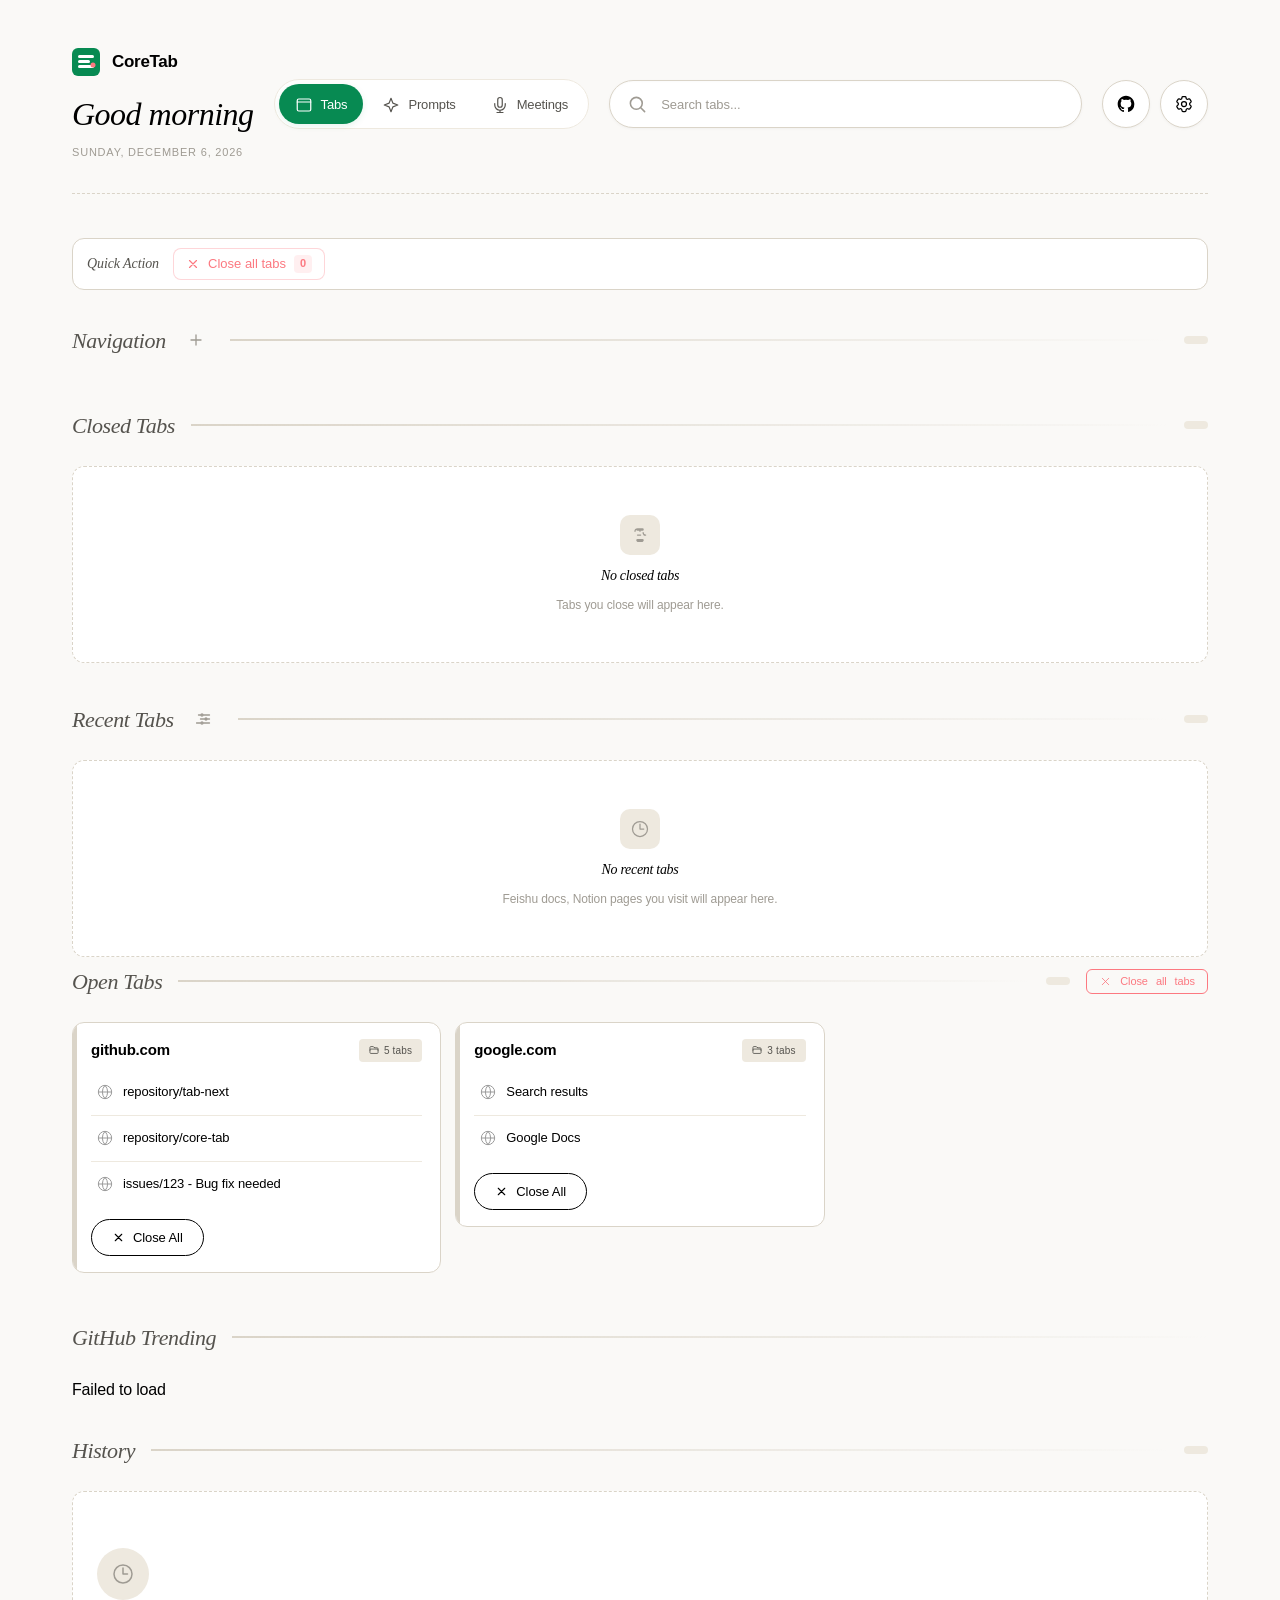
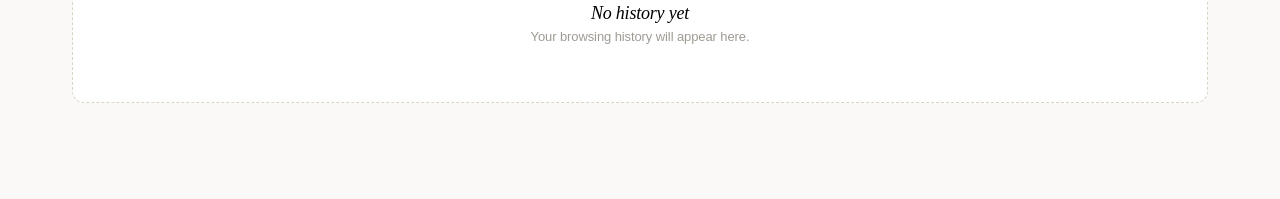
==== CoreTab/index.html @ b390f8db "feat(workspaces): add navigation without resetting tab management" ====
<!DOCTYPE html>
<html lang="en">
<head>
  <meta charset="UTF-8">
  <meta name="viewport" content="width=device-width, initial-scale=1.0">
  <title>CoreTab</title>

  <link rel="stylesheet" href="style.css">
  <link rel="stylesheet" href="styles/workspaces.css">
</head>
<body>
<div class="container">

  <!-- ================================================================
       HEADER — CoreTab logo, greeting, search and settings
       ================================================================ -->
  <header class="workspace-header">
    <div class="header-left">
      <div class="logo">
        <svg width="28" height="28" viewBox="0 0 28 28" fill="none" xmlns="http://www.w3.org/2000/svg">
          <rect width="28" height="28" rx="6" fill="#078a52"/>
          <g fill="#fff">
            <rect x="6" y="7" width="16" height="3" rx="1.5"/>
            <rect x="6" y="12" width="12" height="3" rx="1.5"/>
            <rect x="6" y="17" width="16" height="3" rx="1.5"/>
          </g>
          <circle cx="21" cy="17" r="2.5" fill="#fc7981"/>
        </svg>
        <span class="logo-text">CoreTab</span>
      </div>
      <h1 id="greeting">Good morning</h1>
      <div class="date" id="dateDisplay"></div>
    </div>
    <nav class="workspace-nav" aria-label="工作台导航">
      <a href="#tabs" data-workspace-link="tabs" aria-current="page"><span data-ws-icon="tabs"></span>Tabs</a>
      <a href="#prompts" data-workspace-link="prompts"><span data-ws-icon="spark"></span>Prompts</a>
      <a href="#meetings" data-workspace-link="meetings"><span data-ws-icon="mic"></span>Meetings</a>
    </nav>
    <div class="header-search" id="tabsHeaderSearch">
      <div class="search-box">
        <svg class="search-icon" xmlns="http://www.w3.org/2000/svg" fill="none" viewBox="0 0 24 24" stroke-width="2" stroke="currentColor">
          <path stroke-linecap="round" stroke-linejoin="round" d="M21 21l-5.197-5.197m0 0A7.5 7.5 0 1 0 5.196 5.196a7.5 7.5 0 0 0 10.607 10.607Z" />
        </svg>
        <input type="text" id="searchInput" placeholder="Search tabs..." autocomplete="off">
        <button class="search-clear" id="searchClear" style="display:none">
          <svg xmlns="http://www.w3.org/2000/svg" fill="none" viewBox="0 0 24 24" stroke-width="2" stroke="currentColor">
            <path stroke-linecap="round" stroke-linejoin="round" d="M6 18 18 6M6 6l12 12" />
          </svg>
        </button>
      </div>
      <div class="search-results" id="searchResults" style="display:none"></div>
    </div>
    <div class="header-search" id="newWorkspaceSearch" hidden>
      <div class="search-box">
        <span data-ws-icon="search"></span>
        <input type="search" id="workspaceSearch" placeholder="搜索工作台…" aria-label="搜索当前工作台" autocomplete="off">
      </div>
    </div>
    <div class="header-actions">
      <button class="settings-btn github-link-btn" id="githubRepoBtn" aria-label="Open GitHub repository" title="GitHub repository" data-action="open-github" data-url="https://github.com/xiaopengs/coretab">
        <svg viewBox="0 0 24 24" fill="currentColor" aria-hidden="true">
          <path d="M12 2C6.477 2 2 6.484 2 12.021c0 4.428 2.865 8.184 6.839 9.509.5.092.682-.217.682-.483 0-.237-.008-.866-.013-1.7-2.782.605-3.369-1.344-3.369-1.344-.455-1.158-1.11-1.466-1.11-1.466-.908-.621.069-.608.069-.608 1.004.071 1.532 1.032 1.532 1.032.892 1.53 2.341 1.088 2.91.832.091-.647.35-1.088.636-1.338-2.221-.253-4.555-1.113-4.555-4.951 0-1.094.39-1.987 1.029-2.687-.103-.253-.446-1.272.098-2.65 0 0 .84-.27 2.75 1.026A9.564 9.564 0 0 1 12 6.896a9.55 9.55 0 0 1 2.504.337c1.909-1.296 2.747-1.027 2.747-1.027.546 1.379.203 2.398.1 2.651.64.7 1.028 1.593 1.028 2.687 0 3.848-2.337 4.695-4.566 4.944.359.31.678.923.678 1.86 0 1.343-.012 2.426-.012 2.756 0 .268.18.58.688.482A10.025 10.025 0 0 0 22 12.021C22 6.484 17.523 2 12 2Z"/>
        </svg>
      </button>
      <button class="settings-btn" id="settingsBtn" aria-label="Settings" data-action="edit-recent-filter">
        <svg xmlns="http://www.w3.org/2000/svg" fill="none" viewBox="0 0 24 24" stroke-width="1.5" stroke="currentColor">
          <path stroke-linecap="round" stroke-linejoin="round" d="M9.594 3.94c.09-.542.56-.94 1.11-.94h2.593c.55 0 1.02.398 1.11.94l.213 1.281c.063.374.313.686.645.87.074.04.147.083.22.127.325.196.72.257 1.075.124l1.217-.456a1.125 1.125 0 0 1 1.37.49l1.296 2.247a1.125 1.125 0 0 1-.26 1.431l-1.003.827c-.293.241-.438.613-.43.992a7.723 7.723 0 0 1 0 .255c-.008.378.137.75.43.991l1.004.827c.424.35.534.955.26 1.43l-1.298 2.247a1.125 1.125 0 0 1-1.369.491l-1.217-.456c-.355-.133-.75-.072-1.076.124a6.47 6.47 0 0 1-.22.128c-.331.183-.581.495-.644.869l-.213 1.281c-.09.543-.56.94-1.11.94h-2.594c-.55 0-1.019-.398-1.11-.94l-.213-1.281c-.062-.374-.312-.686-.644-.87a6.52 6.52 0 0 1-.22-.127c-.325-.196-.72-.257-1.076-.124l-1.217.456a1.125 1.125 0 0 1-1.369-.49l-1.297-2.247a1.125 1.125 0 0 1 .26-1.431l1.004-.827c.292-.24.437-.613.43-.991a6.932 6.932 0 0 1 0-.255c.007-.38-.138-.751-.43-.992l-1.004-.827a1.125 1.125 0 0 1-.26-1.43l1.297-2.247a1.125 1.125 0 0 1 1.37-.491l1.216.456c.356.133.751.072 1.076-.124.072-.044.146-.086.22-.128.332-.183.582-.495.644-.869l.214-1.28Z" />
          <path stroke-linecap="round" stroke-linejoin="round" d="M15 12a3 3 0 1 1-6 0 3 3 0 0 1 6 0Z" />
        </svg>
      </button>
    </div>
  </header>

  <main id="tabsWorkspace" data-workspace-panel="tabs" aria-label="Tabs 工作台">
  <!-- ================================================================
       QUICK ACTION — Flat, single-line action strip. Close All is the
       first action. Add more actions by appending buttons to
       .quick-action-items. Sits above Navigation for top-of-fold access.
       ================================================================ -->
  <section class="quick-action-bar quick-action-bar-top" aria-label="Quick actions">
    <div class="quick-action-label">
      <span class="qa-label-text">Quick Action</span>
    </div>
    <div class="quick-action-items">
      <button class="quick-action-btn qa-btn-destructive" data-action="close-all-open-tabs">
        <span class="qa-icon" aria-hidden="true">
          <svg xmlns="http://www.w3.org/2000/svg" fill="none" viewBox="0 0 24 24" stroke-width="2" stroke="currentColor">
            <path stroke-linecap="round" stroke-linejoin="round" d="M6 18 18 6M6 6l12 12"/>
          </svg>
        </span>
        <span class="qa-btn-text">Close all tabs</span>
        <span class="qa-btn-count" id="qaCloseAllCount">0</span>
      </button>
    </div>
  </section>

  <!-- ================================================================
       QUICK NAVIGATION — Frequently used websites, editable compact cards
       ================================================================ -->
  <div class="quick-nav-section" id="quickNavSection">
    <div class="section-header compact-header">
      <h2>Navigation</h2>
      <button class="section-edit-btn" data-action="add-quick-nav" title="Add website">
        <svg xmlns="http://www.w3.org/2000/svg" fill="none" viewBox="0 0 24 24" stroke-width="2" stroke="currentColor" width="16" height="16">
          <path stroke-linecap="round" stroke-linejoin="round" d="M12 4.5v15m7.5-7.5h-15" />
        </svg>
      </button>
      <div class="section-line"></div>
      <div class="section-count" id="quickNavCount"></div>
    </div>
    <div class="quick-nav-grid" id="quickNavGrid"></div>
  </div>

  <!-- ================================================================
       CLOSED TABS — Recently closed tabs grouped by date and site
       Placed above Recent Tabs so freshly-closed items stay in view.
       ================================================================ -->
  <div class="closed-section" id="closedSection">
    <div class="section-header">
      <h2>Closed Tabs</h2>
      <div class="section-line"></div>
      <div class="section-count" id="closedSectionCount"></div>
    </div>
    <div id="closedTabsContainer"></div>
    <div class="closed-empty" id="closedEmpty" style="display:none">
      <div class="empty-icon">
        <svg xmlns="http://www.w3.org/2000/svg" fill="none" viewBox="0 0 24 24" stroke-width="1.5" stroke="currentColor">
          <path stroke-linecap="round" stroke-linejoin="round" d="M9 12h3.75m6 0a3 3 0 0 1-3-3m3 3h.008v.008H17v-.008ZM9 19.5h6m-6-2h6a.75.75 0 0 1 0 1.5H9a.75.75 0 0 1 0-1.5ZM9 4.5h6m-6 0a3 3 0 0 1 3 3m-3-3a3 3 0 0 0-3 3m3-3H9a.75.75 0 0 0 0 1.5h6a.75.75 0 0 0 0-1.5H9Z" />
        </svg>
      </div>
      <div class="empty-title">No closed tabs</div>
      <div class="empty-subtitle">Tabs you close will appear here.</div>
    </div>
  </div>

  <!-- ================================================================
       RECENT TABS — Recently visited important pages (feishu, notion, etc.)
       ================================================================ -->
  <div class="recent-section" id="recentSection">
    <div class="section-header">
      <h2>Recent Tabs</h2>
      <button class="section-edit-btn" id="recentFilterEditBtn" data-action="edit-recent-filter" title="Edit tracking rules">
        <svg xmlns="http://www.w3.org/2000/svg" fill="none" viewBox="0 0 24 24" stroke-width="2" stroke="currentColor" width="16" height="16">
          <path stroke-linecap="round" stroke-linejoin="round" d="M10.5 6h9.75M10.5 6a1.5 1.5 0 1 1-3 0 1.5 1.5 0 0 1 3 0ZM3.75 6H7.5m3 12h9.75m-9.75 0a1.5 1.5 0 0 1-3 0 1.5 1.5 0 0 1 3 0Zm-9.75 0H7.5m9-6h3.75m-3.75 0a1.5 1.5 0 0 1-3 0 1.5 1.5 0 0 1 3 0Zm-9.75 0h9.75" />
        </svg>
      </button>
      <div class="section-line"></div>
      <div class="section-count" id="recentSectionCount"></div>
    </div>
    <div id="recentTabsContainer"></div>
    <div class="recent-empty" id="recentEmpty" style="display:none">
      <div class="empty-icon">
        <svg xmlns="http://www.w3.org/2000/svg" fill="none" viewBox="0 0 24 24" stroke-width="1.5" stroke="currentColor">
          <path stroke-linecap="round" stroke-linejoin="round" d="M12 6v6h4.5m4.5 0a9 9 0 1 1-18 0 9 9 0 0 1 18 0Z" />
        </svg>
      </div>
      <div class="empty-title">No recent tabs</div>
      <div class="empty-subtitle">Feishu docs, Notion pages you visit will appear here.</div>
    </div>
  </div>

  <!-- ================================================================
       CURRENT TABS — Domain grouped cards (mission-card style)
       ================================================================ -->
  <div class="active-section" id="openTabsSection">
    <div class="section-header">
      <h2>Open Tabs</h2>
      <div class="section-line"></div>
      <div class="section-count" id="openTabsSectionCount"></div>
      <button class="action-btn close-all-inline" data-action="close-all-open-tabs">
        <svg xmlns="http://www.w3.org/2000/svg" fill="none" viewBox="0 0 24 24" stroke-width="1.5" stroke="currentColor">
          <path stroke-linecap="round" stroke-linejoin="round" d="M6 18 18 6M6 6l12 12" />
        </svg>
        Close <span id="closeTabsCount">all</span> tabs
      </button>
    </div>
    <div class="missions" id="openTabsMissions">
      <!-- Example: GitHub domain card -->
      <div class="mission-card has-active-bar">
        <div class="mission-top">
          <span class="mission-name">github.com</span>
          <span class="open-tabs-badge">
            <svg xmlns="http://www.w3.org/2000/svg" fill="none" viewBox="0 0 24 24" stroke-width="2" stroke="currentColor">
              <path stroke-linecap="round" stroke-linejoin="round" d="M2.25 12.75V12A2.25 2.25 0 0 1 4.5 9.75h15A2.25 2.25 0 0 1 21.75 12v.75m-8.69-6.44-2.12-2.12a1.5 1.5 0 0 0-1.061-.44H4.5A2.25 2.25 0 0 0 2.25 6v12a2.25 2.25 0 0 0 2.25 2.25h15A2.25 2.25 0 0 0 21.75 18V9a2.25 2.25 0 0 0-2.25-2.25h-5.379a1.5 1.5 0 0 1-1.06-.44Z" />
            </svg>
            5 tabs
          </span>
        </div>
        <div class="mission-pages">
          <div class="page-chip">
            <img class="chip-favicon" src="https://www.google.com/favicon.ico" alt="">
            <span class="chip-text">repository/tab-next</span>
            <div class="chip-actions">
              <button class="chip-action chip-close" aria-label="Close tab">
                <svg xmlns="http://www.w3.org/2000/svg" fill="none" viewBox="0 0 24 24" stroke-width="2" stroke="currentColor">
                  <path stroke-linecap="round" stroke-linejoin="round" d="M6 18 18 6M6 6l12 12" />
                </svg>
              </button>
            </div>
          </div>
          <div class="page-chip">
            <img class="chip-favicon" src="https://www.google.com/favicon.ico" alt="">
            <span class="chip-text">repository/core-tab</span>
            <div class="chip-actions">
              <button class="chip-action chip-close" aria-label="Close tab">
                <svg xmlns="http://www.w3.org/2000/svg" fill="none" viewBox="0 0 24 24" stroke-width="2" stroke="currentColor">
                  <path stroke-linecap="round" stroke-linejoin="round" d="M6 18 18 6M6 6l12 12" />
                </svg>
              </button>
            </div>
          </div>
          <div class="page-chip">
            <img class="chip-favicon" src="https://www.google.com/favicon.ico" alt="">
            <span class="chip-text">issues/123 - Bug fix needed</span>
            <div class="chip-actions">
              <button class="chip-action chip-close" aria-label="Close tab">
                <svg xmlns="http://www.w3.org/2000/svg" fill="none" viewBox="0 0 24 24" stroke-width="2" stroke="currentColor">
                  <path stroke-linecap="round" stroke-linejoin="round" d="M6 18 18 6M6 6l12 12" />
                </svg>
              </button>
            </div>
          </div>
        </div>
        <div class="actions">
          <button class="action-btn close-tabs" data-action="close-domain" data-domain="github.com">
            <svg xmlns="http://www.w3.org/2000/svg" fill="none" viewBox="0 0 24 24" stroke-width="2" stroke="currentColor">
              <path stroke-linecap="round" stroke-linejoin="round" d="M6 18 18 6M6 6l12 12" />
            </svg>
            Close All
          </button>
        </div>
      </div>

      <!-- Example: Google domain card -->
      <div class="mission-card has-active-bar">
        <div class="mission-top">
          <span class="mission-name">google.com</span>
          <span class="open-tabs-badge">
            <svg xmlns="http://www.w3.org/2000/svg" fill="none" viewBox="0 0 24 24" stroke-width="2" stroke="currentColor">
              <path stroke-linecap="round" stroke-linejoin="round" d="M2.25 12.75V12A2.25 2.25 0 0 1 4.5 9.75h15A2.25 2.25 0 0 1 21.75 12v.75m-8.69-6.44-2.12-2.12a1.5 1.5 0 0 0-1.061-.44H4.5A2.25 2.25 0 0 0 2.25 6v12a2.25 2.25 0 0 0 2.25 2.25h15A2.25 2.25 0 0 0 21.75 18V9a2.25 2.25 0 0 0-2.25-2.25h-5.379a1.5 1.5 0 0 1-1.06-.44Z" />
            </svg>
            3 tabs
          </span>
        </div>
        <div class="mission-pages">
          <div class="page-chip">
            <img class="chip-favicon" src="https://www.google.com/favicon.ico" alt="">
            <span class="chip-text">Search results</span>
            <div class="chip-actions">
              <button class="chip-action chip-close" aria-label="Close tab">
                <svg xmlns="http://www.w3.org/2000/svg" fill="none" viewBox="0 0 24 24" stroke-width="2" stroke="currentColor">
                  <path stroke-linecap="round" stroke-linejoin="round" d="M6 18 18 6M6 6l12 12" />
                </svg>
              </button>
            </div>
          </div>
          <div class="page-chip">
            <img class="chip-favicon" src="https://www.google.com/favicon.ico" alt="">
            <span class="chip-text">Google Docs</span>
            <div class="chip-actions">
              <button class="chip-action chip-close" aria-label="Close tab">
                <svg xmlns="http://www.w3.org/2000/svg" fill="none" viewBox="0 0 24 24" stroke-width="2" stroke="currentColor">
                  <path stroke-linecap="round" stroke-linejoin="round" d="M6 18 18 6M6 6l12 12" />
                </svg>
              </button>
            </div>
          </div>
        </div>
        <div class="actions">
          <button class="action-btn close-tabs" data-action="close-domain" data-domain="google.com">
            <svg xmlns="http://www.w3.org/2000/svg" fill="none" viewBox="0 0 24 24" stroke-width="2" stroke="currentColor">
              <path stroke-linecap="round" stroke-linejoin="round" d="M6 18 18 6M6 6l12 12" />
            </svg>
            Close All
          </button>
        </div>
      </div>
    </div>

    <!-- Empty state for open tabs -->
    <div class="missions-empty-state" id="openTabsEmpty" style="display:none">
      <div class="empty-checkmark">
        <svg xmlns="http://www.w3.org/2000/svg" fill="none" viewBox="0 0 24 24" stroke-width="2.5" stroke="currentColor">
          <path stroke-linecap="round" stroke-linejoin="round" d="m4.5 12.75 6 6 9-13.5" />
        </svg>
      </div>
      <div class="empty-title">All tabs closed</div>
      <div class="empty-subtitle">Enjoy the calm.</div>
    </div>
  </div>

  <!-- ================================================================
       GITHUB TRENDING — Hot projects from GitHub
       ================================================================ -->
  <div class="github-section" id="githubSection">
    <div class="section-header">
      <h2>GitHub Trending</h2>
      <div class="section-line"></div>
    </div>
    <div class="github-grid" id="githubGrid">
      <p>Loading...</p>
    </div>
  </div>

  <!-- ================================================================
       HISTORY — Browsing history grouped by website (mission-card style)
       ================================================================ -->
  <div class="history-section" id="historySection">
    <div class="section-header">
      <h2>History</h2>
      <div class="section-line"></div>
      <div class="section-count" id="historySectionCount"></div>
    </div>
    <div class="history-missions" id="historyList"></div>
    <div class="history-empty" id="historyEmpty" style="display:none">
      <div class="empty-icon">
        <svg xmlns="http://www.w3.org/2000/svg" fill="none" viewBox="0 0 24 24" stroke-width="1.5" stroke="currentColor">
          <path stroke-linecap="round" stroke-linejoin="round" d="M12 6v6h4.5m4.5 0a9 9 0 1 1-18 0 9 9 0 0 1 18 0Z" />
        </svg>
      </div>
      <div class="empty-title">No history yet</div>
      <div class="empty-subtitle">Your browsing history will appear here.</div>
    </div>
  </div>

  </main>

  <main id="promptsWorkspace" class="ws-page" data-workspace-panel="prompts" lang="zh-CN" aria-label="Prompts 工作台" hidden>
    <div class="ws-page-heading"><span class="ws-heading-icon" data-ws-icon="spark"></span><div><h1>Prompt Library</h1><p>管理你的 AI 提示词，提升工作效率</p></div></div>
    <div class="ws-empty ws-panel"><span data-ws-icon="spark"></span><h2>你的 Prompt 工作台</h2><p>分类、收藏与复用，让好灵感随时可用。</p><span class="ws-badge">框架已就绪 · 功能建设中</span></div>
  </main>
  <main id="meetingsWorkspace" class="ws-page" data-workspace-panel="meetings" lang="zh-CN" aria-label="Meetings 工作台" hidden>
    <div class="ws-page-heading"><span class="ws-heading-icon" data-ws-icon="mic"></span><div><h1>会议实时转写</h1><p>实时转写 · 自动摘要 · 行动项</p></div></div>
    <div class="ws-empty ws-panel"><span data-ws-icon="mic"></span><h2>让每一次会议都有价值</h2><p>会议记录、关键结论和行动项，在这里有序归档。</p><span class="ws-badge">框架已就绪 · 尚未接入录音与 AI 服务</span></div>
  </main>
</div><!-- end .container -->

<dialog id="workspaceDialog" class="ws-dialog" aria-labelledby="wsDialogTitle" lang="zh-CN"></dialog>

<!-- ================================================================
     TOAST — Notification popup
     ================================================================ -->
<div class="toast" id="toast">
  <svg xmlns="http://www.w3.org/2000/svg" fill="none" viewBox="0 0 24 24" stroke-width="2" stroke="currentColor">
    <path stroke-linecap="round" stroke-linejoin="round" d="M9 12.75 11.25 15 15 9.75M21 12a9 9 0 1 1-18 0 9 9 0 0 1 18 0Z" />
  </svg>
  <span id="toastText"></span>
</div>

<!-- ================================================================
     CONFIRM DIALOG — Modal for destructive actions
     ================================================================ -->
<!-- 确认对话框 -->
<div class="confirm-dialog-overlay" id="confirmDialogOverlay" style="display:none">
  <div class="confirm-dialog" id="confirmDialog">
    <div class="confirm-icon">
      <svg xmlns="http://www.w3.org/2000/svg" fill="none" viewBox="0 0 24 24" stroke-width="1.5" stroke="currentColor">
        <path stroke-linecap="round" stroke-linejoin="round" d="M12 9v3.75m-9.303 3.376c-.866 1.5.217 3.374 1.948 3.374h14.71c1.73 0 2.813-1.874 1.948-3.374L13.949 3.378c-.866-1.5-3.032-1.5-3.898 0L2.697 16.126ZM12 15.75h.007v.008H12v-.008Z" />
      </svg>
    </div>
    <h3 class="confirm-title" id="confirmTitle">Confirm Action</h3>
    <p class="confirm-message" id="confirmMessage">Are you sure you want to proceed?</p>
    <div class="confirm-actions">
      <button class="pill-btn secondary" data-action="close-dialog">Cancel</button>
      <button class="pill-btn danger" data-action="close-confirm">Confirm</button>
    </div>
  </div>
</div>

<!-- 更多列表弹窗 -->
<div class="more-modal-overlay" id="moreModalOverlay" style="display:none">
  <div class="more-modal">
    <div class="more-modal-header">
      <h3 class="more-modal-title" id="moreModalTitle">All Items</h3>
      <button class="more-modal-close" data-action="close-more-modal">
        <svg width="18" height="18" viewBox="0 0 24 24" fill="none" stroke="currentColor" stroke-width="2">
          <line x1="18" y1="6" x2="6" y2="18"></line>
          <line x1="6" y1="6" x2="18" y2="18"></line>
        </svg>
      </button>
    </div>
    <div class="more-modal-body" id="moreModalBody"></div>
  </div>
</div>

<!-- All Closed Tabs — full list in a near-fullscreen modal. Reuses
     .closed-day-* row styles so the day-grouped layout is identical
     to the in-page list. Triggered by Closed Tabs "Show all" button. -->
<div class="closed-all-modal-overlay" id="closedAllOverlay" style="display:none">
  <div class="closed-all-modal" role="dialog" aria-modal="true" aria-label="All closed tabs">
    <header class="closed-all-modal-head">
      <div class="closed-all-modal-title">
        <h2>Closed Tabs</h2>
        <span class="closed-all-modal-count" id="closedAllTotalCount">0 closed</span>
      </div>
      <button class="closed-all-modal-close" data-action="close-closed-all-modal" aria-label="Close">
        <svg width="20" height="20" viewBox="0 0 24 24" fill="none" stroke="currentColor" stroke-width="2">
          <line x1="18" y1="6" x2="6" y2="18"></line>
          <line x1="6" y1="6" x2="18" y2="18"></line>
        </svg>
      </button>
    </header>
    <div class="closed-all-modal-body" id="closedAllBody"></div>
  </div>
</div>

<!-- Recent Filter Modal -->
<div class="more-modal-overlay" id="recentFilterOverlay" style="display:none">
  <div class="more-modal" style="max-width:520px">
    <div class="more-modal-header">
      <h3 class="more-modal-title">Edit Tracking Rules</h3>
      <button class="more-modal-close" id="recentFilterCloseBtn" data-action="close-recent-filter">
        <svg width="18" height="18" viewBox="0 0 24 24" fill="none" stroke="currentColor" stroke-width="2">
          <line x1="18" y1="6" x2="6" y2="18"></line>
          <line x1="6" y1="6" x2="18" y2="18"></line>
        </svg>
      </button>
    </div>
    <div class="more-modal-body" id="recentFilterBody">
      <p class="filter-hint" id="recentFilterHint">Domains you visit will be tracked in Recent Tabs.</p>
      <div class="filter-add-row">
        <input type="text" class="filter-add-input" id="recentFilterInput" placeholder="e.g. figma.com or *.example.com">
        <button class="filter-add-btn" id="recentFilterAddBtn" data-action="add-recent-filter">
          <svg width="16" height="16" viewBox="0 0 24 24" fill="none" stroke="currentColor" stroke-width="2.5">
            <line x1="12" y1="5" x2="12" y2="19"></line>
            <line x1="5" y1="12" x2="19" y2="12"></line>
          </svg>
          Add
        </button>
      </div>
      <div class="filter-list" id="recentFilterList"></div>
      <div class="filter-actions">
        <button class="filter-save-btn" id="recentFilterSaveBtn" data-action="save-recent-filter">Save Changes</button>
      </div>
    </div>
  </div>
</div>

<!-- Quick Navigation Modal -->
<div class="more-modal-overlay" id="quickNavOverlay" style="display:none">
  <div class="more-modal quick-nav-modal" style="max-width:520px">
    <div class="more-modal-header">
      <h3 class="more-modal-title" id="quickNavModalTitle">Add Website</h3>
      <button class="more-modal-close" data-action="close-quick-nav-modal">
        <svg width="18" height="18" viewBox="0 0 24 24" fill="none" stroke="currentColor" stroke-width="2">
          <line x1="18" y1="6" x2="6" y2="18"></line>
          <line x1="6" y1="6" x2="18" y2="18"></line>
        </svg>
      </button>
    </div>
    <div class="more-modal-body">
      <p class="filter-hint">Add a frequently used website. It will appear as a compact card above Recent Tabs.</p>
      <input type="hidden" id="quickNavEditId">
      <label class="quick-nav-field-label" for="quickNavTitleInput">Name</label>
      <input type="text" class="filter-add-input quick-nav-input" id="quickNavTitleInput" placeholder="e.g. GitHub">
      <label class="quick-nav-field-label" for="quickNavUrlInput">URL</label>
      <input type="text" class="filter-add-input quick-nav-input" id="quickNavUrlInput" placeholder="e.g. https://github.com">
      <div class="quick-nav-error" id="quickNavError" style="display:none"></div>
      <div class="filter-actions quick-nav-actions">
        <button class="pill-btn secondary quick-nav-cancel-btn" data-action="close-quick-nav-modal" type="button">Cancel</button>
        <button class="pill-btn quick-nav-confirm-btn" id="quickNavSaveBtn" data-action="save-quick-nav" type="button">Confirm</button>
      </div>
    </div>
  </div>
</div>

<!-- Main app logic: split by responsibility, loaded as classic scripts to preserve current behavior -->
<script src="js/coretab-favicon-cache.js"></script>
<script src="js/coretab-config.js"></script>
<script src="js/coretab-events.js"></script>
<script src="js/coretab-actions.js"></script>
<script src="js/coretab-data.js"></script>
<script src="js/coretab-utils.js"></script>
<script src="js/coretab-render-tabs.js"></script>
<script src="js/coretab-recent.js"></script>
<script src="js/coretab-quick-nav.js"></script>
<script src="js/coretab-ui.js"></script>
<script src="js/coretab-main.js"></script>
<script src="js/coretab-workspaces.js"></script>
</body>
</html>
---- CoreTab/style.css ----
/* ============================================================
   CoreTab — Clay Design System (Swatch Palette)
   Warm cream canvas with playful hover animations
   ============================================================ */

/* ============================================================
   DESIGN TOKENS
   ============================================================ */
:root {
  /* Clay Palette — Warm Cream Canvas */
  --cream: #faf9f7;
  --clay-black: #000000;
  --pure-white: #ffffff;

  /* Oat Borders — Warm structural lines */
  --oat-border: #dad4c8;
  --oat-light: #eee9df;
  --oat-dark: #c4bdb0;

  /* Swatch Palette — Named accent colors */
  --matcha-200: #a8e6c1;
  --matcha-300: #84e7a5;
  --matcha-400: #2ea86c;
  --matcha-500: #059649;
  --matcha-600: #078a52;
  --matcha-700: #056835;
  --matcha-800: #02492a;

  --slushie-500: #3bd3fd;
  --slushie-800: #0089ad;

  --lemon-400: #f8cc65;
  --lemon-500: #fbbd41;
  --lemon-700: #d08a11;
  --lemon-800: #9d6a09;

  --ube-300: #c1b0ff;
  --ube-800: #43089f;
  --ube-900: #32037d;

  --pomegranate-400: #fc7981;

  --blueberry-800: #01418d;

  /* Warm neutrals */
  --warm-silver: #9f9b93;
  --warm-charcoal: #55534e;
  --dark-charcoal: #333333;

  /* Shadows */
  --clay-shadow: rgba(0,0,0,0.1) 0px 1px 1px, rgba(0,0,0,0.04) 0px -1px 1px inset, rgba(0,0,0,0.05) 0px -0.5px 1px;
  --hover-shadow: 0 6px 20px rgba(0,0,0,0.15);

  /* Spacing */
  --radius-sharp: 4px;
  --radius-card: 12px;
  --radius-feature: 24px;
  --radius-section: 40px;
  --radius-pill: 1584px;
}

/* ============================================================
   RESET & BASE
   ============================================================ */
*, *::before, *::after {
  margin: 0;
  padding: 0;
  box-sizing: border-box;
}

body {
  font-family: 'DM Sans', -apple-system, BlinkMacSystemFont, 'Segoe UI', sans-serif;
  font-weight: 400;
  background: var(--cream);
  color: var(--clay-black);
  min-height: 100vh;
  -webkit-font-smoothing: antialiased;
  -moz-osx-font-smoothing: grayscale;
  line-height: 1.5;
  letter-spacing: -0.01em;
}

.container {
  max-width: 1200px;
  margin: 0 auto;
  padding: 48px 32px 96px;
}

/* ============================================================
   HEADER
   ============================================================ */
header {
  display: flex;
  justify-content: space-between;
  align-items: center;
  margin-bottom: 44px;
  padding-bottom: 32px;
  border-bottom: 1.5px dashed var(--oat-border);
  gap: 24px;
}

.header-left {
  display: flex;
  flex-direction: column;
  gap: 6px;
  flex-shrink: 0;
}

.logo {
  display: flex;
  align-items: center;
  gap: 12px;
  margin-bottom: 8px;
}

.logo svg {
  flex-shrink: 0;
}

.logo-text {
  font-size: 17px;
  font-weight: 600;
  letter-spacing: -0.3px;
  color: var(--clay-black);
}

header h1 {
  font-family: 'Newsreader', Georgia, serif;
  font-weight: 300;
  font-size: 32px;
  letter-spacing: -0.5px;
  color: var(--clay-black);
  font-style: italic;
}

header .date {
  font-size: 11px;
  font-weight: 500;
  letter-spacing: 0.8px;
  color: var(--warm-silver);
  text-transform: uppercase;
}

.header-search {
  flex: 1;
  max-width: 520px;
  position: relative;
}

.search-box {
  display: flex;
  align-items: center;
  background: var(--pure-white);
  border: 1.5px solid var(--oat-border);
  border-radius: var(--radius-pill);
  padding: 0 18px;
  height: 48px;
  transition: all 0.25s cubic-bezier(0.4, 0, 0.2, 1);
  box-shadow: 0 1px 3px rgba(0, 0, 0, 0.04), inset 0 1px 2px rgba(0, 0, 0, 0.02);
}

.search-box:hover {
  border-color: var(--oat-dark);
  box-shadow: 0 2px 8px rgba(0, 0, 0, 0.06), inset 0 1px 2px rgba(0, 0, 0, 0.02);
}

.search-box:focus-within {
  border-color: var(--matcha-600);
  box-shadow: 0 0 0 3px rgba(7, 138, 82, 0.12), 0 4px 12px rgba(7, 138, 82, 0.1);
}

.search-icon {
  width: 19px;
  height: 19px;
  color: var(--warm-silver);
  flex-shrink: 0;
  transition: color 0.2s ease;
}

.search-box:focus-within .search-icon {
  color: var(--matcha-600);
}

#searchInput {
  flex: 1;
  border: none;
  background: transparent;
  padding: 0 14px;
  font-size: 15px;
  font-family: inherit;
  font-weight: 400;
  color: var(--clay-black);
  outline: none;
  letter-spacing: -0.1px;
}

#searchInput::placeholder {
  color: var(--warm-silver);
  font-weight: 300;
  letter-spacing: -0.05px;
}

.search-clear {
  width: 28px;
  height: 28px;
  border-radius: 50%;
  border: none;
  background: var(--oat-light);
  color: var(--warm-silver);
  cursor: pointer;
  display: flex;
  align-items: center;
  justify-content: center;
  flex-shrink: 0;
  transition: all 0.2s cubic-bezier(0.4, 0, 0.2, 1);
}

.search-clear:hover {
  background: var(--pomegranate-400);
  color: white;
  transform: none;
}

.search-clear:active {
  transform: none;
}

.search-clear svg {
  width: 14px;
  height: 14px;
}

.search-results {
  position: absolute;
  top: calc(100% + 10px);
  left: 0;
  right: 0;
  background: var(--pure-white);
  border: 1.5px solid var(--oat-border);
  border-radius: var(--radius-card);
  box-shadow: 0 10px 40px rgba(0, 0, 0, 0.12), 0 2px 8px rgba(0, 0, 0, 0.06);
  max-height: 420px;
  overflow-y: auto;
  z-index: 100;
}

.search-result-item {
  display: flex;
  align-items: center;
  gap: 14px;
  padding: 14px 18px;
  cursor: pointer;
  transition: all 0.15s ease;
  border-bottom: 1px solid var(--oat-light);
}

.search-result-item:last-child {
  border-bottom: none;
}

.search-result-item:hover {
  background: var(--oat-light);
  padding-left: 20px;
}

.search-result-item img {
  width: 22px;
  height: 22px;
  border-radius: 5px;
  flex-shrink: 0;
  box-shadow: 0 1px 2px rgba(0, 0, 0, 0.08);
  background: url("data:image/svg+xml,%3Csvg xmlns='http://www.w3.org/2000/svg' viewBox='0 0 24 24' fill='none' stroke='%23999' stroke-width='1.5'%3E%3Ccircle cx='12' cy='12' r='10'/%3E%3Cpath d='M2 12h20M12 2a15.3 15.3 0 0 1 4 10 15.3 15.3 0 0 1-4 10 15.3 15.3 0 0 1-4-10 15.3 15.3 0 0 1 4-10z'/%3E%3C/svg%3E") center / contain no-repeat;
}

.search-result-info {
  flex: 1;
  min-width: 0;
}

.search-result-title {
  font-size: 14px;
  font-weight: 500;
  color: var(--clay-black);
  overflow: hidden;
  text-overflow: ellipsis;
  white-space: nowrap;
  letter-spacing: -0.05px;
}

.search-result-url {
  font-size: 11px;
  color: var(--warm-silver);
  overflow: hidden;
  text-overflow: ellipsis;
  white-space: nowrap;
  margin-top: 2px;
}

.search-result-badge {
  font-size: 10px;
  font-weight: 500;
  color: var(--warm-silver);
  background: var(--oat-light);
  padding: 3px 10px;
  border-radius: 10px;
  flex-shrink: 0;
  border: 1px solid var(--oat-border);
}

.search-result-item.closed .search-result-badge {
  background: rgba(252, 121, 129, 0.12);
  color: var(--pomegranate-400);
  border-color: rgba(252, 121, 129, 0.3);
}

.search-result-item.closed .search-result-title {
  color: var(--warm-charcoal);
  opacity: 0.9;
}

.search-no-results {
  padding: 24px 16px;
  text-align: center;
  color: var(--warm-silver);
  font-size: 13px;
}

.header-actions {
  display: flex;
  align-items: center;
  gap: 10px;
  flex-shrink: 0;
}

.settings-btn {
  width: 48px;
  height: 48px;
  border-radius: 50%;
  border: 1.5px solid var(--oat-border);
  background: var(--pure-white);
  color: var(--clay-black);
  cursor: pointer;
  display: flex;
  align-items: center;
  justify-content: center;
  transition: box-shadow 0.25s ease,
              border-color 0.25s ease,
              color 0.25s ease,
              background 0.25s ease;
  flex-shrink: 0;
  box-shadow: 0 1px 3px rgba(0, 0, 0, 0.04);
}

.settings-btn:hover {
  transform: none;
  box-shadow: 0 6px 20px rgba(0, 0, 0, 0.12);
  border-color: var(--matcha-600);
  color: var(--matcha-600);
}

.settings-btn:focus-visible {
  outline: 2px dashed var(--oat-dark);
  outline-offset: 3px;
}

.settings-btn:active {
  transform: none;
}

.settings-btn svg {
  width: 20px;
  height: 20px;
}

.github-link-btn:hover {
  border-color: var(--clay-black);
  color: var(--clay-black);
}

/* ============================================================
   QUICK ACTIONS BAR — Navigation-style horizontal bar
   ============================================================ */
/* ============================================================
   ACTIVE SECTION — Open Tabs container
   ============================================================ */
.active-section {
  margin-bottom: 32px;
}

/* ============================================================
   PILL BUTTONS
   ============================================================ */
.pill-btn {
  display: inline-flex;
  align-items: center;
  justify-content: center;
  gap: 8px;
  padding: 12px 24px;
  font-family: inherit;
  font-size: 14px;
  font-weight: 500;
  letter-spacing: -0.1px;
  border-radius: var(--radius-pill);
  border: 1.5px solid var(--clay-black);
  cursor: pointer;
  transition: transform 0.25s cubic-bezier(0.34, 1.56, 0.64, 1),
              box-shadow 0.25s ease,
              background 0.2s ease,
              color 0.2s ease;
  white-space: nowrap;
}

.pill-btn.primary {
  background: var(--clay-black);
  color: var(--pure-white);
  border-color: var(--clay-black);
}

.pill-btn.primary:hover {
  background: var(--matcha-600);
  border-color: var(--matcha-600);
}

.pill-btn.secondary {
  background: var(--pure-white);
  color: var(--clay-black);
  border-color: var(--clay-black);
}

.pill-btn.secondary:hover {
  background: var(--oat-light);
  border-color: var(--oat-dark);
}

.pill-btn.danger {
  background: var(--pure-white);
  color: var(--pomegranate-400);
  border-color: var(--pomegranate-400);
}

.pill-btn.danger:hover {
  background: var(--pomegranate-400);
  color: var(--pure-white);
}

.pill-btn:focus-visible {
  outline: 2px dashed var(--clay-black);
  outline-offset: 3px;
}

.pill-btn:active {
  transform: none;
}

.pill-btn svg {
  width: 15px;
  height: 15px;
}

/* ============================================================
   SECTION HEADERS
   ============================================================ */
.section-header {
  display: flex;
  align-items: center;
  gap: 16px;
  margin-bottom: 24px;
  margin-top: 8px;
}

.section-header h2 {
  font-family: 'Newsreader', Georgia, serif;
  font-weight: 340;
  font-size: 22px;
  font-style: italic;
  color: var(--warm-charcoal);
  white-space: nowrap;
  letter-spacing: -0.4px;
}

.section-line {
  flex: 1;
  height: 1.5px;
  background: linear-gradient(90deg, var(--oat-border) 0%, transparent 100%);
}

.section-count {
  font-size: 11px;
  font-weight: 500;
  letter-spacing: 0.6px;
  color: var(--warm-silver);
  white-space: nowrap;
  text-transform: uppercase;
  padding: 4px 12px;
  background: var(--oat-light);
  border-radius: 20px;
}

/* ============================================================
   WINDOW CARDS (Open Tabs - Compact Dashboard Layout)
   ============================================================ */
.missions {
  columns: 280px;
  column-gap: 14px;
  margin-bottom: 48px;
}

.window-card {
  background: var(--pure-white);
  border: 1.5px solid var(--oat-border);
  border-radius: var(--radius-card);
  min-width: 0;
  overflow: hidden;
  box-shadow: 0 1px 4px rgba(0, 0, 0, 0.04), inset 0 1px 0 rgba(255, 255, 255, 0.8);
  transition: transform 0.25s cubic-bezier(0.4, 0, 0.2, 1), box-shadow 0.25s cubic-bezier(0.4, 0, 0.2, 1);
  margin-bottom: 16px;
}

.window-card:hover {
  transform: none;
  box-shadow: 0 8px 28px rgba(0, 0, 0, 0.08), 0 1px 4px rgba(0, 0, 0, 0.04);
}

.window-card-header {
  display: flex;
  align-items: center;
  justify-content: space-between;
  padding: 12px 18px;
  background: linear-gradient(180deg, var(--oat-light) 0%, rgba(238, 233, 223, 0.6) 100%);
  border-bottom: 1px solid var(--oat-border);
}

.window-info {
  display: flex;
  align-items: center;
  gap: 10px;
}

.window-icon {
  display: flex;
  align-items: center;
  justify-content: center;
  width: 18px;
  height: 18px;
  color: var(--warm-charcoal);
}

.window-name {
  font-family: 'Newsreader', serif;
  font-size: 14px;
  font-weight: 500;
  color: var(--clay-black);
  letter-spacing: -0.1px;
}

.window-count {
  font-size: 11px;
  font-weight: 500;
  color: var(--warm-silver);
  background: rgba(255, 255, 255, 0.8);
  padding: 2px 10px;
  border-radius: 10px;
  border: 1px solid var(--oat-border);
}

.close-window-btn.compact {
  font-size: 11px;
  padding: 6px 14px;
  background: var(--clay-black);
  color: white;
  border: none;
  border-radius: var(--radius-pill);
  cursor: pointer;
  transition: all 0.2s ease;
  font-weight: 500;
  letter-spacing: -0.05px;
}

.close-window-btn.compact:hover {
  background: var(--matcha-600);
  transform: none;
}

.close-window-btn.compact:active {
  transform: none;
}

.window-card-domains {
  padding: 14px 18px;
  display: flex;
  flex-direction: column;
  gap: 14px;
  max-height: 320px;
  overflow-y: auto;
}

.domain-section {
  display: flex;
  flex-direction: column;
  gap: 6px;
}

.domain-header {
  display: flex;
  align-items: center;
  justify-content: space-between;
  margin-bottom: 2px;
}

.domain-name {
  font-size: 11px;
  font-weight: 600;
  color: var(--warm-charcoal);
  text-transform: uppercase;
  letter-spacing: 0.4px;
}

.domain-count {
  font-size: 10px;
  font-weight: 500;
  color: var(--warm-silver);
  padding: 1px 7px;
  background: var(--oat-light);
  border-radius: 8px;
}

.domain-chips {
  display: flex;
  flex-wrap: wrap;
  gap: 8px;
}

.domain-chip {
  display: inline-flex;
  align-items: center;
  gap: 6px;
  padding: 6px 10px 6px 8px;
  background: var(--oat-light);
  border-radius: 8px;
  cursor: pointer;
  transition: all 0.2s cubic-bezier(0.4, 0, 0.2, 1);
  max-width: 220px;
  border: 1px solid transparent;
}

.domain-chip:hover {
  background: var(--pure-white);
  border-color: var(--oat-border);
  transform: none;
  box-shadow: 0 2px 8px rgba(0, 0, 0, 0.06);
}

.domain-chip:active {
  transform: none;
}

.domain-chip .chip-favicon {
  width: 16px;
  height: 16px;
  border-radius: 3px;
  flex-shrink: 0;
  background: url("data:image/svg+xml,%3Csvg xmlns='http://www.w3.org/2000/svg' viewBox='0 0 24 24' fill='none' stroke='%23999' stroke-width='1.5'%3E%3Ccircle cx='12' cy='12' r='10'/%3E%3Cpath d='M2 12h20M12 2a15.3 15.3 0 0 1 4 10 15.3 15.3 0 0 1-4 10 15.3 15.3 0 0 1-4-10 15.3 15.3 0 0 1 4-10z'/%3E%3C/svg%3E") center / contain no-repeat;
}

.domain-chip .chip-text {
  font-size: 12px;
  font-weight: 500;
  color: var(--clay-black);
  overflow: hidden;
  text-overflow: ellipsis;
  white-space: nowrap;
  max-width: 150px;
  letter-spacing: -0.05px;
}

.domain-chip .chip-close {
  width: 18px;
  height: 18px;
  border-radius: 4px;
  background: rgba(196, 189, 176, 0.4);
  border: none;
  cursor: pointer;
  display: flex;
  align-items: center;
  justify-content: center;
  color: var(--warm-silver);
  opacity: 0.8;
  transition: all 0.15s ease;
  flex-shrink: 0;
}

.domain-chip:hover .chip-close {
  opacity: 1;
  background: var(--oat-border);
}

.domain-chip .chip-close:hover {
  background: var(--pomegranate-400);
  color: white;
  transform: none;
}

.domain-chip-overflow {
  display: inline-flex;
  align-items: center;
  padding: 5px 10px;
  background: var(--oat-border);
  border-radius: 6px;
  font-size: 11px;
  font-weight: 500;
  color: var(--warm-silver);
}

/* ============================================================
   WINDOW DIVIDER (Open Tabs grouping — full-width tag separator)
   ============================================================ */
.window-divider {
  display: flex;
  align-items: center;
  gap: 14px;
  margin: 28px 0 20px;
  column-span: all;
  break-inside: avoid;
}

.window-divider-tag {
  display: inline-flex;
  align-items: center;
  gap: 8px;
  padding: 6px 16px;
  background: var(--clay-black);
  color: var(--pure-white);
  font-size: 11px;
  font-weight: 600;
  letter-spacing: 0.5px;
  text-transform: uppercase;
  border-radius: var(--radius-pill);
  white-space: nowrap;
  flex-shrink: 0;
}

.window-divider-tag svg {
  width: 13px;
  height: 13px;
  opacity: 0.8;
}

.window-divider-tag .window-tab-count {
  background: rgba(255, 255, 255, 0.18);
  padding: 1px 8px;
  border-radius: 10px;
  font-size: 10px;
  font-weight: 500;
  color: rgba(255, 255, 255, 0.95);
}

.window-divider-line {
  flex: 1;
  height: 1.5px;
  background: var(--oat-border);
  min-width: 40px;
}

/* ============================================================
   MISSION CARDS (Open Tabs - Legacy)
   ============================================================ */

.mission-card {
  background: var(--pure-white);
  border: 1.5px solid var(--oat-border);
  border-radius: var(--radius-card);
  padding: 16px 18px;
  margin-bottom: 14px;
  break-inside: avoid;
  position: relative;
  overflow: hidden;
}

.mission-card::before {
  content: '';
  position: absolute;
  left: 0;
  top: 0;
  bottom: 0;
  width: 4px;
  background: var(--oat-border);
  transition: background 0.2s ease;
}

.mission-card:hover::before {
  background: var(--matcha-600);
}

.mission-card:focus-within {
  outline: 2px dashed var(--oat-dark);
  outline-offset: 3px;
}

.mission-top {
  display: flex;
  align-items: flex-start;
  justify-content: space-between;
  gap: 12px;
  margin-bottom: 8px;
}

.mission-title-row {
  display: flex;
  align-items: center;
  gap: 10px;
  flex-wrap: wrap;
}

.mission-top .top-right {
  margin-left: auto;
}

.mission-name {
  font-weight: 600;
  font-size: 15px;
  color: var(--clay-black);
  letter-spacing: -0.2px;
}

.open-tabs-badge {
  display: inline-flex;
  align-items: center;
  gap: 5px;
  font-size: 10px;
  font-weight: 500;
  color: var(--warm-charcoal);
  background: var(--oat-light);
  padding: 4px 10px;
  border-radius: var(--radius-sharp);
  letter-spacing: 0.2px;
}

.open-tabs-badge svg {
  width: 10px;
  height: 10px;
}

.mission-pages {
  display: flex;
  flex-direction: column;
  gap: 0;
}

/* Tab row */
.page-chip {
  font-size: 13px;
  font-weight: 400;
  color: var(--clay-black);
  background: transparent;
  padding: 10px 6px;
  border-radius: 0;
  border: none;
  border-bottom: 1px solid var(--oat-light);
  position: relative;
  display: flex;
  align-items: center;
  gap: 10px;
  line-height: 1.4;
  letter-spacing: -0.1px;
  transition: background 0.15s ease, padding-left 0.15s ease;
  cursor: pointer;
}

.page-chip:last-child {
  border-bottom: none;
}

.page-chip:hover {
  background: var(--oat-light);
  padding-left: 10px;
}

.chip-favicon {
  width: 16px;
  height: 16px;
  flex-shrink: 0;
  border-radius: 3px;
  background: url("data:image/svg+xml,%3Csvg xmlns='http://www.w3.org/2000/svg' viewBox='0 0 24 24' fill='none' stroke='%23999' stroke-width='1.5'%3E%3Ccircle cx='12' cy='12' r='10'/%3E%3Cpath d='M2 12h20M12 2a15.3 15.3 0 0 1 4 10 15.3 15.3 0 0 1-4 10 15.3 15.3 0 0 1-4-10 15.3 15.3 0 0 1 4-10z'/%3E%3C/svg%3E") center / contain no-repeat;
}

.chip-text {
  flex: 1;
  min-width: 0;
  display: -webkit-box;
  -webkit-line-clamp: 2;
  -webkit-box-orient: vertical;
  overflow: hidden;
}

.chip-actions {
  display: flex;
  align-items: center;
  gap: 2px;
  flex-shrink: 0;
  margin-left: auto;
  opacity: 0;
  transition: opacity 0.15s ease;
}

.page-chip:hover .chip-actions {
  opacity: 1;
}

.chip-action {
  display: inline-flex;
  align-items: center;
  justify-content: center;
  background: var(--pure-white);
  border: 1px solid var(--oat-border);
  color: var(--warm-charcoal);
  cursor: pointer;
  padding: 5px;
  border-radius: var(--radius-sharp);
  transition: all 0.2s ease;
  flex-shrink: 0;
}

.chip-action:hover {
  background: var(--pomegranate-400);
  border-color: var(--pomegranate-400);
  color: var(--pure-white);
  transform: none;
}

.chip-action:focus-visible {
  outline: 2px dashed var(--oat-dark);
  outline-offset: 1px;
}

.chip-action svg {
  width: 13px;
  height: 13px;
}

/* Actions row */
.actions {
  display: flex;
  gap: 8px;
  margin-top: 12px;
}

.action-btn {
  font-size: 13px;
  font-family: inherit;
  font-weight: 500;
  padding: 10px 20px;
  border-radius: var(--radius-pill);
  border: 1.5px solid var(--clay-black);
  background: var(--pure-white);
  color: var(--clay-black);
  cursor: pointer;
  display: inline-flex;
  align-items: center;
  justify-content: center;
  gap: 8px;
  letter-spacing: -0.1px;
  transition: all 0.2s cubic-bezier(0.4, 0, 0.2, 1);
}

.action-btn:hover {
  background: var(--clay-black);
  color: var(--pure-white);
  transform: none;
}

.action-btn:focus-visible {
  outline: 2px dashed var(--clay-black);
  outline-offset: 2px;
}

.action-btn:active {
  transform: none;
}

.action-btn svg {
  width: 13px;
  height: 13px;
  flex-shrink: 0;
}

.action-btn.close-tabs {
  border-color: var(--clay-black);
}

.action-btn.close-all-inline {
  font-size: 11px;
  padding: 5px 12px;
  color: var(--pomegranate-400);
  border: 1px solid var(--pomegranate-400);
  border-radius: 6px;
  background: transparent;
  font-weight: 500;
  cursor: pointer;
  transition: background 0.15s ease, color 0.15s ease;
}

.action-btn.close-all-inline:hover {
  background: var(--pomegranate-400);
  color: var(--pure-white);
}

.action-btn.close-all-inline:active {
  transform: none;
}

/* ============================================================
   OPEN TABS HERO — prominent "Close all" CTA banner
   Sits at the top of the Open Tabs section, before the
   section header. Collapses gracefully when there are 0 tabs.
   ============================================================ */
/* ============================================================
   Quick Action bar — flat, single-line action strip at the very top
   of the dashboard, above Navigation. Close All is the first (and
   currently only) action; new actions drop in beside it as
   additional .quick-action-btn elements.
   ============================================================ */
.quick-action-bar {
  display: flex;
  align-items: center;
  gap: 14px;
  padding: 9px 14px;
  margin-bottom: 16px;
  background: var(--pure-white);
  border: 1px solid var(--oat-border);
  border-radius: 12px;
}

.quick-action-bar-top {
  margin-top: 0;
}

.quick-action-label {
  display: flex;
  align-items: center;
  flex-shrink: 0;
}

.qa-label-text {
  font-family: 'Newsreader', Georgia, serif;
  font-style: italic;
  font-weight: 500;
  font-size: 14px;
  color: var(--warm-charcoal);
  letter-spacing: -0.1px;
}

.quick-action-items {
  display: flex;
  align-items: center;
  gap: 8px;
  flex-wrap: wrap;
  flex: 1;
  min-width: 0;
}

.quick-action-btn {
  display: inline-flex;
  align-items: center;
  gap: 8px;
  padding: 6px 12px;
  border: 1px solid var(--oat-border);
  border-radius: 8px;
  background: var(--pure-white);
  color: var(--clay-black);
  font-family: 'Inter', -apple-system, BlinkMacSystemFont, sans-serif;
  font-size: 13px;
  font-weight: 500;
  line-height: 1;
  cursor: pointer;
  white-space: nowrap;
  transition:
    background 0.15s ease,
    border-color 0.15s ease,
    color 0.15s ease;
}

.quick-action-btn:hover {
  background: var(--oat-light);
  border-color: var(--warm-silver);
}

.quick-action-btn:active {
  background: var(--oat-border);
}

.quick-action-btn:focus-visible {
  outline: 2px solid var(--matcha-600);
  outline-offset: 2px;
}

.quick-action-btn .qa-icon {
  display: inline-flex;
  align-items: center;
  justify-content: center;
  width: 14px;
  height: 14px;
  color: var(--warm-silver);
  flex-shrink: 0;
}

.quick-action-btn .qa-icon svg {
  width: 14px;
  height: 14px;
}

.qa-btn-destructive {
  color: var(--pomegranate-400);
  border-color: rgba(252, 121, 129, 0.30);
}
.qa-btn-destructive .qa-icon { color: var(--pomegranate-400); }
.qa-btn-destructive:hover {
  background: rgba(252, 121, 129, 0.06);
  border-color: rgba(252, 121, 129, 0.45);
  color: #d8525a;
}
.qa-btn-destructive:hover .qa-icon { color: #d8525a; }

.qa-btn-count {
  display: inline-flex;
  align-items: center;
  justify-content: center;
  min-width: 18px;
  height: 18px;
  padding: 0 5px;
  border-radius: 4px;
  background: var(--oat-light);
  color: var(--warm-charcoal);
  font-size: 11px;
  font-weight: 600;
  font-variant-numeric: tabular-nums;
  line-height: 1;
}
.qa-btn-destructive .qa-btn-count {
  background: rgba(252, 121, 129, 0.12);
  color: var(--pomegranate-400);
}

@media (prefers-reduced-motion: reduce) {
  .quick-action-btn { transition: none; }
}

@media (max-width: 720px) {
  .quick-action-bar { flex-direction: column; align-items: stretch; gap: 10px; }
  .quick-action-items { gap: 6px; }
  .quick-action-btn { justify-content: center; padding: 9px 12px; }
}


.missions-empty-state {
  column-span: all;
  display: flex;
  flex-direction: column;
  align-items: center;
  justify-content: center;
  gap: 14px;
  padding: 64px 24px;
  text-align: center;
  background: var(--pure-white);
  border: 1.5px dashed var(--oat-border);
  border-radius: var(--radius-feature);
}

.empty-checkmark {
  width: 60px;
  height: 60px;
  border-radius: 50%;
  background: var(--matcha-300);
  border: 2px solid var(--matcha-600);
  display: flex;
  align-items: center;
  justify-content: center;
  animation: checkPop 0.5s cubic-bezier(0.34, 1.56, 0.64, 1) 0.1s both;
}

.empty-checkmark svg {
  width: 28px;
  height: 28px;
  color: var(--matcha-800);
  stroke-width: 2.5;
}

@keyframes checkPop {
  from { transform: scale(0.6) rotateZ(-20deg); opacity: 0; }
  to   { transform: scale(1) rotateZ(0deg); opacity: 1; }
}

.empty-title {
  font-family: 'Newsreader', Georgia, serif;
  font-size: 22px;
  font-weight: 340;
  font-style: italic;
  color: var(--clay-black);
  letter-spacing: -0.3px;
}

.empty-subtitle {
  font-size: 13px;
  font-weight: 400;
  color: var(--warm-silver);
  letter-spacing: -0.1px;
}

/* ============================================================
   HISTORY SECTION
   ============================================================ */
.history-section {
  margin-top: 40px;
}

.history-list {
  display: flex;
  flex-direction: column;
  gap: 14px;
}

/* ============================================================
   HISTORY SECTION — Mission-card style with expandable
   ============================================================ */
.history-section {
  margin-top: 32px;
}

.history-missions {
  columns: 280px;
  column-gap: 14px;
}

.history-card {
  background: var(--pure-white);
  border: 1px solid var(--oat-border);
  border-radius: var(--radius-card);
  padding: 16px 18px;
  display: flex;
  flex-direction: column;
  gap: 8px;
  position: relative;
  overflow: hidden;
  break-inside: avoid;
  margin-bottom: 14px;
  box-shadow: var(--clay-shadow);
  transition: transform 0.25s cubic-bezier(0.34, 1.56, 0.64, 1),
              box-shadow 0.25s ease,
              border-color 0.25s ease;
}

.history-card::before {
  content: '';
  position: absolute;
  top: 0;
  left: 0;
  right: 0;
  height: 4px;
  background: var(--slushie-500);
}

.history-card:hover {
  transform: none;
  box-shadow: 0 6px 20px rgba(0,0,0,0.1), var(--clay-shadow);
  border-color: var(--oat-dark);
}

.history-top {
  display: flex;
  align-items: center;
  gap: 10px;
  margin-bottom: 6px;
  flex-wrap: wrap;
}

.history-favicon {
  width: 18px;
  height: 18px;
  flex-shrink: 0;
  border-radius: 4px;
  background: url("data:image/svg+xml,%3Csvg xmlns='http://www.w3.org/2000/svg' viewBox='0 0 24 24' fill='none' stroke='%23999' stroke-width='1.5'%3E%3Ccircle cx='12' cy='12' r='10'/%3E%3Cpath d='M2 12h20M12 2a15.3 15.3 0 0 1 4 10 15.3 15.3 0 0 1-4 10 15.3 15.3 0 0 1-4-10 15.3 15.3 0 0 1 4-10z'/%3E%3C/svg%3E") center / contain no-repeat;
}

.history-name {
  font-weight: 600;
  font-size: 14px;
  color: var(--clay-black);
  letter-spacing: -0.15px;
}

.history-badge {
  display: inline-flex;
  align-items: center;
  gap: 4px;
  font-size: 10px;
  font-weight: 500;
  color: var(--slushie-800);
  background: rgba(59, 211, 253, 0.1);
  padding: 4px 10px;
  border-radius: var(--radius-sharp);
  letter-spacing: 0.2px;
  margin-left: auto;
}

.history-badge svg {
  width: 10px;
  height: 10px;
}

.history-pages {
  display: flex;
  flex-direction: column;
  gap: 0;
}

.history-page-item {
  display: flex;
  align-items: center;
  justify-content: space-between;
  padding: 10px 6px;
  border-bottom: 1px solid var(--oat-light);
  cursor: pointer;
  transition: background 0.15s ease, padding-left 0.15s ease;
}

.history-page-item:last-child {
  border-bottom: none;
}

.history-page-item:hover {
  background: var(--oat-light);
  padding-left: 10px;
}

.history-page-title {
  font-size: 13px;
  font-weight: 400;
  color: var(--clay-black);
  overflow: hidden;
  text-overflow: ellipsis;
  white-space: nowrap;
  flex: 1;
  min-width: 0;
  margin-right: 12px;
}

.history-page-time {
  font-size: 11px;
  font-weight: 500;
  color: var(--warm-silver);
  flex-shrink: 0;
}

.history-toggle {
  display: flex;
  align-items: center;
  justify-content: center;
  gap: 6px;
  padding: 10px;
  margin-top: 6px;
  cursor: pointer;
  color: var(--warm-charcoal);
  font-size: 12px;
  font-weight: 500;
  border-radius: var(--radius-sharp);
  transition: background 0.2s ease, color 0.2s ease;
  background: var(--oat-light);
}

.history-toggle:hover {
  background: var(--oat-border);
  color: var(--clay-black);
}

.history-toggle .toggle-icon {
  width: 14px;
  height: 14px;
  transition: transform 0.25s ease;
}

.history-toggle.expanded .toggle-icon {
  transform: rotate(180deg);
}

.history-card.expanded .history-pages {
  max-height: none;
}

.history-page-item.hidden {
  display: none;
}

/* History empty state */
.history-empty {
  display: flex;
  flex-direction: column;
  align-items: center;
  justify-content: center;
  gap: 14px;
  padding: 56px 24px;
  text-align: center;
  background: var(--pure-white);
  border: 1.5px dashed var(--oat-border);
  border-radius: var(--radius-card);
}

.history-empty .empty-icon {
  width: 52px;
  height: 52px;
  border-radius: 50%;
  background: var(--oat-light);
  display: flex;
  align-items: center;
  justify-content: center;
}

.history-empty .empty-icon svg {
  width: 24px;
  height: 24px;
  color: var(--warm-silver);
}

.history-empty .empty-title {
  font-family: 'Newsreader', Georgia, serif;
  font-size: 18px;
  font-weight: 340;
  font-style: italic;
  color: var(--clay-black);
  letter-spacing: -0.2px;
}

.history-empty .empty-subtitle {
  font-size: 13px;
  font-weight: 400;
  color: var(--warm-silver);
  letter-spacing: -0.1px;
}

/* ============================================================
   CLOSED TABS
   ============================================================ */
.closed-section {
  margin-top: 40px;
}

.closed-date-group {
  margin-bottom: 24px;
}

.closed-date-label {
  font-family: 'Newsreader', serif;
  font-size: 13px;
  font-weight: 500;
  color: var(--warm-silver);
  text-transform: uppercase;
  letter-spacing: 0.5px;
  margin-bottom: 12px;
  padding-left: 4px;
}

/* ============================================================
   CLOSED TABS — dense list grouped by date
   Each day becomes a section with a small serif label + count,
   followed by a single bordered card containing a flat list of
   compact rows (one entry per line, ~36px tall).
   ============================================================ */
.closed-day-list {
  display: flex;
  flex-direction: column;
  gap: 20px;
}

.closed-day-group {
  display: flex;
  flex-direction: column;
  gap: 8px;
  animation: closedDayIn 0.4s cubic-bezier(0.2, 0.8, 0.2, 1) both;
}

.closed-day-group:nth-of-type(2) { animation-delay: 0.04s; }
.closed-day-group:nth-of-type(3) { animation-delay: 0.08s; }
.closed-day-group:nth-of-type(4) { animation-delay: 0.12s; }
.closed-day-group:nth-of-type(5) { animation-delay: 0.16s; }

.closed-day-head {
  display: flex;
  align-items: baseline;
  justify-content: space-between;
  padding: 0 4px;
}

.closed-day-label {
  font-family: 'Newsreader', Georgia, serif;
  font-weight: 500;
  font-style: italic;
  font-size: 14px;
  color: var(--warm-charcoal);
  letter-spacing: -0.1px;
}

.closed-day-count {
  font-family: 'Inter', -apple-system, BlinkMacSystemFont, sans-serif;
  font-size: 10.5px;
  font-weight: 600;
  letter-spacing: 0.5px;
  color: var(--warm-silver);
  text-transform: uppercase;
  font-variant-numeric: tabular-nums;
}

.closed-day-rows {
  list-style: none;
  margin: 0;
  padding: 0;
  background: var(--pure-white);
  border: 1px solid var(--oat-border);
  border-radius: 12px;
  overflow: hidden;
}

.closed-row {
  display: grid;
  grid-template-columns: 16px 1fr auto auto;
  align-items: center;
  gap: 12px;
  height: 36px;
  padding: 0 14px;
  cursor: pointer;
  position: relative;
  border-bottom: 1px solid var(--oat-light);
  transition: background 0.12s ease, padding-left 0.18s ease;
}

.closed-row:last-child {
  border-bottom: none;
}

.closed-row::before {
  /* active indicator bar that appears on hover */
  content: '';
  position: absolute;
  left: 0;
  top: 6px;
  bottom: 6px;
  width: 2px;
  background: var(--matcha-600);
  border-radius: 0 2px 2px 0;
  opacity: 0;
  transform: translateX(-2px);
  transition: opacity 0.15s ease, transform 0.15s ease;
}

.closed-row:hover {
  background: var(--oat-light);
  padding-left: 18px;
}

.closed-row:hover::before {
  opacity: 1;
  transform: translateX(0);
}

.closed-row-favicon {
  width: 16px;
  height: 16px;
  border-radius: 3px;
  flex-shrink: 0;
  background: url("data:image/svg+xml,%3Csvg xmlns='http://www.w3.org/2000/svg' viewBox='0 0 24 24' fill='none' stroke='%23999' stroke-width='1.5'%3E%3Ccircle cx='12' cy='12' r='10'/%3E%3Cpath d='M2 12h20M12 2a15.3 15.3 0 0 1 4 10 15.3 15.3 0 0 1-4 10 15.3 15.3 0 0 1-4-10 15.3 15.3 0 0 1 4-10z'/%3E%3C/svg%3E") center / contain no-repeat;
}

.closed-row-text {
  display: flex;
  align-items: baseline;
  gap: 8px;
  min-width: 0;
  overflow: hidden;
}

.closed-row-title {
  font-size: 12.5px;
  font-weight: 500;
  color: var(--clay-black);
  overflow: hidden;
  text-overflow: ellipsis;
  white-space: nowrap;
  min-width: 0;
}

.closed-row-host {
  font-size: 10.5px;
  font-weight: 500;
  color: var(--warm-silver);
  letter-spacing: 0.2px;
  flex-shrink: 0;
  white-space: nowrap;
  opacity: 0.85;
}

.closed-row-time {
  font-size: 10.5px;
  font-weight: 500;
  color: var(--warm-silver);
  font-variant-numeric: tabular-nums;
  flex-shrink: 0;
  letter-spacing: 0.2px;
  text-transform: lowercase;
}

.closed-row-reopen {
  width: 18px;
  height: 18px;
  display: inline-flex;
  align-items: center;
  justify-content: center;
  color: var(--matcha-600);
  opacity: 0;
  transform: translateX(-4px);
  transition: opacity 0.18s ease, transform 0.18s ease;
  flex-shrink: 0;
}

.closed-row-reopen svg {
  width: 13px;
  height: 13px;
}

.closed-row:hover .closed-row-reopen {
  opacity: 1;
  transform: translateX(0);
}

@keyframes closedDayIn {
  0%   { opacity: 0; transform: translateY(4px); }
  100% { opacity: 1; transform: translateY(0); }
}

@media (prefers-reduced-motion: reduce) {
  .closed-day-group { animation: none; }
  .closed-row,
  .closed-row::before,
  .closed-row-reopen { transition: none; }
  .closed-row:hover { padding-left: 14px; }
  .closed-row:hover::before { transform: none; }
  .closed-row:hover .closed-row-reopen { transform: none; }
}

@media (max-width: 560px) {
  .closed-row-host { display: none; }
  .closed-row { grid-template-columns: 16px 1fr auto auto; gap: 10px; padding: 0 12px; }
  .closed-row:hover { padding-left: 16px; }
}

.closed-empty {
  display: flex;
  flex-direction: column;
  align-items: center;
  justify-content: center;
  gap: 10px;
  padding: 48px 24px;
  text-align: center;
  background: var(--pure-white);
  border: 1.5px dashed var(--oat-border);
  border-radius: var(--radius-card);
}

.closed-empty .empty-icon {
  width: 40px;
  height: 40px;
  border-radius: 10px;
  background: var(--oat-light);
  display: flex;
  align-items: center;
  justify-content: center;
  color: var(--warm-silver);
}

.closed-empty .empty-icon svg {
  width: 20px;
  height: 20px;
}

.closed-empty .empty-title {
  font-size: 14px;
  font-weight: 500;
  color: var(--clay-black);
  margin: 0;
}

.closed-empty .empty-subtitle {
  font-size: 12px;
  font-weight: 400;
  color: var(--warm-silver);
  margin: 0;
}

/* ============================================================
   RECENT TABS
   ============================================================ */
.recent-section {
  margin-top: 40px;
}

.recent-sites {
  columns: 280px;
  column-gap: 14px;
}

.recent-card {
  background: var(--pure-white);
  border: 1px solid var(--oat-border);
  border-radius: var(--radius-card);
  padding: 16px 18px;
  margin-bottom: 14px;
  break-inside: avoid;
}

.recent-card-header {
  display: flex;
  align-items: center;
  justify-content: space-between;
  margin-bottom: 12px;
}

.recent-card-info {
  display: flex;
  align-items: center;
  gap: 8px;
}

.recent-card-favicon {
  width: 16px;
  height: 16px;
  border-radius: 2px;
  background: url("data:image/svg+xml,%3Csvg xmlns='http://www.w3.org/2000/svg' viewBox='0 0 24 24' fill='none' stroke='%23999' stroke-width='1.5'%3E%3Ccircle cx='12' cy='12' r='10'/%3E%3Cpath d='M2 12h20M12 2a15.3 15.3 0 0 1 4 10 15.3 15.3 0 0 1-4 10 15.3 15.3 0 0 1-4-10 15.3 15.3 0 0 1 4-10z'/%3E%3C/svg%3E") center / contain no-repeat;
}

.recent-card-name {
  font-size: 13px;
  font-weight: 500;
  color: var(--clay-black);
}

.recent-card-badge {
  font-size: 11px;
  font-weight: 500;
  color: var(--warm-silver);
  display: flex;
  align-items: center;
  gap: 4px;
}

.recent-card-badge svg {
  width: 10px;
  height: 10px;
}

.recent-pages {
  display: flex;
  flex-direction: column;
  gap: 8px;
}

.recent-page-item {
  display: flex;
  align-items: center;
  padding: 8px 10px;
  border-radius: var(--radius-sharp);
  cursor: pointer;
  transition: background 0.15s ease;
}

.recent-page-item:hover {
  background: var(--oat-light);
}

.recent-page-title {
  font-size: 13px;
  font-weight: 400;
  color: var(--clay-black);
  overflow: hidden;
  text-overflow: ellipsis;
  white-space: nowrap;
  flex: 1;
  min-width: 0;
  margin-right: 12px;
}

.recent-page-time {
  font-size: 11px;
  font-weight: 500;
  color: var(--warm-silver);
  flex-shrink: 0;
}

/* Recent empty state */
.recent-empty {
  display: flex;
  flex-direction: column;
  align-items: center;
  justify-content: center;
  gap: 10px;
  padding: 48px 24px;
  text-align: center;
  background: var(--pure-white);
  border: 1.5px dashed var(--oat-border);
  border-radius: var(--radius-card);
}

.recent-empty .empty-icon {
  width: 40px;
  height: 40px;
  border-radius: 10px;
  background: var(--oat-light);
  display: flex;
  align-items: center;
  justify-content: center;
  color: var(--warm-silver);
}

.recent-empty .empty-icon svg {
  width: 20px;
  height: 20px;
}

.recent-empty .empty-title {
  font-size: 14px;
  font-weight: 500;
  color: var(--clay-black);
  margin: 0;
}

.recent-empty .empty-subtitle {
  font-size: 12px;
  font-weight: 400;
  color: var(--warm-silver);
  margin: 0;
}

/* ============================================================
   GITHUB TRENDING
   ============================================================ */
.github-section {
  margin-top: 40px;
}

.github-grid {
  display: grid;
  grid-template-columns: repeat(2, 1fr);
  gap: 14px;
}

.github-card {
  background: var(--pure-white);
  border: 1px solid var(--oat-border);
  border-radius: var(--radius-card);
  padding: 18px 20px;
  cursor: pointer;
  transition: all 0.2s ease;
  display: flex;
  flex-direction: column;
  gap: 8px;
}

.github-card:hover {
  transform: none;
  box-shadow: 0 8px 24px rgba(0, 0, 0, 0.08);
}

.github-card-header {
  display: flex;
  align-items: center;
  justify-content: space-between;
  gap: 12px;
}

.github-card-name {
  font-size: 14px;
  font-weight: 500;
  color: var(--clay-black);
  overflow: hidden;
  text-overflow: ellipsis;
  white-space: nowrap;
  flex: 1;
  min-width: 0;
}

.github-card-stars {
  font-size: 12px;
  font-weight: 500;
  color: var(--matcha-green);
  flex-shrink: 0;
  display: flex;
  align-items: center;
  gap: 4px;
}

.github-card-stars svg {
  width: 12px;
  height: 12px;
}

.github-card-desc {
  font-size: 12px;
  font-weight: 400;
  color: var(--warm-silver);
  line-height: 1.4;
  overflow: hidden;
  display: -webkit-box;
  -webkit-line-clamp: 2;
  -webkit-box-orient: vertical;
  margin: 0;
}

/* ============================================================
   TOAST NOTIFICATION
   ============================================================ */
.toast {
  position: fixed;
  bottom: 32px;
  left: 50%;
  transform: translateX(-50%) translateY(100px);
  background: var(--clay-black);
  color: var(--pure-white);
  font-family: inherit;
  font-size: 13px;
  font-weight: 500;
  letter-spacing: -0.1px;
  padding: 14px 28px;
  border-radius: var(--radius-pill);
  box-shadow: 0 12px 40px rgba(0,0,0,0.25);
  z-index: 100;
  opacity: 0;
  transition: all 0.4s cubic-bezier(0.16, 1, 0.3, 1);
  pointer-events: none;
  display: flex;
  align-items: center;
  gap: 10px;
}

.toast.visible {
  opacity: 1;
  transform: translateX(-50%) translateY(0);
}

.toast svg {
  width: 18px;
  height: 18px;
  color: var(--matcha-300);
}

/* ============================================================
   CONFIRM DIALOG
   ============================================================ */
.confirm-dialog-overlay {
  position: fixed;
  inset: 0;
  background: rgba(250, 249, 247, 0.85);
  backdrop-filter: blur(4px);
  display: flex;
  align-items: center;
  justify-content: center;
  z-index: 200;
  opacity: 0;
  transition: opacity 0.25s ease;
}

.confirm-dialog-overlay.visible {
  opacity: 1;
}



.confirm-dialog {
  background: var(--pure-white);
  border-radius: var(--radius-feature);
  padding: 36px;
  max-width: 380px;
  width: 90%;
  text-align: center;
  border: 1.5px solid var(--oat-border);
  box-shadow: 0 20px 60px rgba(0,0,0,0.15), var(--clay-shadow);
  transform: scale(0.9) rotateX(10deg);
  transition: transform 0.35s cubic-bezier(0.34, 1.56, 0.64, 1);
}

.confirm-dialog-overlay.visible .confirm-dialog {
  transform: scale(1) rotateX(0deg);
}

.confirm-icon {
  width: 64px;
  height: 64px;
  border-radius: 50%;
  background: var(--pomegranate-400);
  display: flex;
  align-items: center;
  justify-content: center;
  margin: 0 auto 24px;
  transition: transform 0.25s ease;
}

.confirm-dialog:hover .confirm-icon {
  transform: none;
}

.confirm-icon svg {
  width: 30px;
  height: 30px;
  color: var(--pure-white);
}

.confirm-title {
  font-size: 20px;
  font-weight: 600;
  letter-spacing: -0.3px;
  color: var(--clay-black);
  margin-bottom: 10px;
}

.confirm-message {
  font-size: 14px;
  font-weight: 400;
  letter-spacing: -0.1px;
  color: var(--warm-charcoal);
  margin-bottom: 28px;
  line-height: 1.6;
}

.confirm-actions {
  display: flex;
  gap: 12px;
  justify-content: center;
}

.confirm-actions .pill-btn {
  flex: 1;
  max-width: 150px;
}

/* ============================================================
   ANIMATIONS
   ============================================================ */
@keyframes fadeUp {
  from { opacity: 0; transform: translateY(16px); }
  to { opacity: 1; transform: translateY(0); }
}

header { animation: fadeUp 0.5s ease both; }
.recent-section .section-header { animation: fadeUp 0.5s ease 0.1s both; }
.active-section .section-header { animation: fadeUp 0.5s ease 0.18s both; }
.window-card:nth-child(1) { animation: fadeUp 0.4s ease 0.26s both; }
.window-card:nth-child(2) { animation: fadeUp 0.4s ease 0.32s both; }
.window-card:nth-child(3) { animation: fadeUp 0.4s ease 0.38s both; }
.closed-section .section-header { animation: fadeUp 0.5s ease 0.42s both; }
.history-section .section-header { animation: fadeUp 0.5s ease 0.46s both; }
.github-section .section-header { animation: fadeUp 0.5s ease 0.5s both; }
.github-section .github-card { animation: fadeUp 0.5s ease 0.56s both; }

/* ============================================================
   RESPONSIVE
   ============================================================ */
@media (max-width: 768px) {
  .missions {
    columns: 1;
  }

  .history-missions {
    columns: 1;
  }

  .container {
    padding: 32px 20px 80px;
  }

  header {
    flex-wrap: wrap;
    gap: 16px;
  }

  header h1 {
    font-size: 26px;
  }

  .header-search {
    order: 3;
    max-width: none;
    width: 100%;
  }
}

@media (max-width: 540px) {
  .window-card {
    min-width: 100%;
  }

  .domain-chips {
    flex-direction: column;
  }

  header {
    flex-direction: column;
    align-items: flex-start;
  }

  .header-left {
    width: 100%;
  }

  .header-actions {
    position: absolute;
    top: 0;
    right: 0;
  }

  header {
    position: relative;
    padding-right: 116px;
  }

  .domain-chip {
    max-width: 100%;
  }
}

@media (max-width: 480px) {
  header h1 {
    font-size: 22px;
  }

  header {
    flex-direction: column;
    gap: 20px;
  }

  .header-actions {
    align-self: flex-end;
  }

  .quick-actions {
    flex-direction: column;
  }

  .confirm-actions {
    flex-direction: column;
  }

  .confirm-actions .pill-btn {
    max-width: none;
  }
}

/* ============================================================
   MORE MODAL — 全量列表弹窗
   ============================================================ */
.more-modal-overlay {
  position: fixed;
  inset: 0;
  background: rgba(250, 249, 247, 0.85);
  backdrop-filter: blur(4px);
  display: flex;
  align-items: center;
  justify-content: center;
  z-index: 200;
  opacity: 0;
  transition: opacity 0.25s ease;
}

.more-modal-overlay.visible {
  opacity: 1;
}

.more-modal {
  background: var(--pure-white);
  border-radius: var(--radius-feature);
  max-width: 520px;
  width: 90%;
  max-height: 70vh;
  border: 1.5px solid var(--oat-border);
  box-shadow: 0 20px 60px rgba(0,0,0,0.15), var(--clay-shadow);
  transform: none;
  transition: transform 0.3s cubic-bezier(0.34, 1.56, 0.64, 1);
  overflow: hidden;
  display: flex;
  flex-direction: column;
}

.more-modal-overlay.visible .more-modal {
  transform: scale(1);
}

.more-modal-header {
  display: flex;
  align-items: center;
  justify-content: space-between;
  padding: 20px 24px 12px;
  border-bottom: 1px solid var(--oat-light);
  flex-shrink: 0;
}

.more-modal-title {
  font-size: 16px;
  font-weight: 600;
  letter-spacing: -0.2px;
  color: var(--clay-black);
}

.more-modal-close {
  background: none;
  border: none;
  cursor: pointer;
  color: var(--warm-silver);
  padding: 6px;
  border-radius: 8px;
  display: flex;
  align-items: center;
  justify-content: center;
  transition: color 0.15s, background 0.15s;
}

.more-modal-close:hover {
  color: var(--clay-black);
  background: var(--oat-light);
}

.more-modal-body {
  padding: 8px 24px 24px;
  overflow-y: auto;
  flex: 1;
}

.more-modal-item {
  display: flex;
  align-items: center;
  justify-content: space-between;
  padding: 10px 12px;
  border-radius: 8px;
  cursor: pointer;
  transition: background 0.15s;
  gap: 8px;
}

.more-modal-item:hover {
  background: var(--oat-light);
}

.more-modal-item img {
  width: 16px;
  height: 16px;
  flex-shrink: 0;
  border-radius: 2px;
}

.more-modal-item-title {
  font-size: 13px;
  font-weight: 500;
  color: var(--clay-black);
  overflow: hidden;
  text-overflow: ellipsis;
  white-space: nowrap;
  flex: 1;
  min-width: 0;
}

.more-modal-item-time {
  font-size: 11px;
  color: var(--warm-silver);
  flex-shrink: 0;
}

/* ============================================================
   Closed Tabs — full-list modal. Triggered by the Closed Tabs
   section's "Show all" button. Reuses the .closed-day-* row
   styles so the in-page and in-modal layouts match.
   ============================================================ */
.closed-all-modal-overlay {
  position: fixed;
  inset: 0;
  background: rgba(85, 83, 78, 0.55);
  backdrop-filter: blur(6px);
  -webkit-backdrop-filter: blur(6px);
  z-index: 200;
  display: flex;
  align-items: center;
  justify-content: center;
  padding: 32px;
  opacity: 0;
  transition: opacity 0.25s ease;
}

.closed-all-modal-overlay.visible {
  opacity: 1;
}

.closed-all-modal {
  background: var(--pure-white);
  border: 1px solid var(--oat-border);
  border-radius: 16px;
  width: 100%;
  max-width: 920px;
  height: 100%;
  max-height: 880px;
  display: flex;
  flex-direction: column;
  overflow: hidden;
  box-shadow: 0 24px 64px rgba(0, 0, 0, 0.22);
  transform: translateY(8px);
  transition: transform 0.3s cubic-bezier(0.2, 0.8, 0.2, 1);
}

.closed-all-modal-overlay.visible .closed-all-modal {
  transform: translateY(0);
}

.closed-all-modal-head {
  display: flex;
  align-items: center;
  justify-content: space-between;
  padding: 18px 24px 14px;
  border-bottom: 1px solid var(--oat-light);
  flex-shrink: 0;
}

.closed-all-modal-title {
  display: flex;
  align-items: baseline;
  gap: 12px;
  min-width: 0;
}

.closed-all-modal-title h2 {
  font-family: 'Newsreader', Georgia, serif;
  font-style: italic;
  font-weight: 500;
  font-size: 22px;
  letter-spacing: -0.3px;
  margin: 0;
  color: var(--warm-charcoal);
}

.closed-all-modal-count {
  font-family: 'Inter', sans-serif;
  font-size: 12px;
  font-weight: 500;
  color: var(--warm-silver);
  letter-spacing: 0.1px;
  text-transform: uppercase;
}

.closed-all-modal-close {
  background: none;
  border: none;
  cursor: pointer;
  color: var(--warm-silver);
  padding: 8px;
  border-radius: 8px;
  display: flex;
  align-items: center;
  justify-content: center;
  transition: color 0.15s, background 0.15s;
}

.closed-all-modal-close:hover {
  color: var(--clay-black);
  background: var(--oat-light);
}

.closed-all-modal-body {
  flex: 1;
  overflow-y: auto;
  padding: 16px 24px 32px;
  /* The body itself hosts the .closed-day-list, which already
     pads its content. No extra wrapper needed. */
}

.closed-all-modal-body .closed-day-list {
  /* Reset the per-section padding so the modal body controls
     outer spacing consistently. */
  margin: 0;
}

.closed-all-modal-body .closed-empty-state {
  display: flex;
  flex-direction: column;
  align-items: center;
  justify-content: center;
  padding: 80px 24px;
  color: var(--warm-silver);
  font-size: 14px;
}

@media (prefers-reduced-motion: reduce) {
  .closed-all-modal-overlay,
  .closed-all-modal { transition: none; }
}

@media (max-width: 720px) {
  .closed-all-modal-overlay { padding: 0; }
  .closed-all-modal {
    border-radius: 0;
    max-width: none;
    max-height: none;
    height: 100%;
  }
  .closed-all-modal-title h2 { font-size: 19px; }
  .closed-all-modal-body { padding: 12px 16px 24px; }
}

/* "More" button inside cards */
.page-more-btn {
  display: flex;
  align-items: center;
  justify-content: center;
  gap: 4px;
  padding: 8px 12px;
  border-radius: var(--radius-sharp);
  cursor: pointer;
  font-size: 12px;
  font-weight: 500;
  color: var(--matcha-600);
  background: none;
  border: 1px dashed var(--oat-border);
  transition: all 0.15s;
  margin-top: 4px;
}

.page-more-btn:hover {
  background: rgba(7, 138, 82, 0.06);
  border-color: var(--matcha-300);
  color: var(--matcha-800);
}

.page-more-btn svg {
  width: 12px;
  height: 12px;
  transition: transform 0.2s;
}

.page-more-btn:hover svg {
  transform: none;
}

/* ============================================================
   Recent Filter Modal — edit tracking domain rules
   ============================================================ */
.section-edit-btn {
  display: inline-flex;
  align-items: center;
  justify-content: center;
  width: 28px;
  height: 28px;
  border: none;
  background: none;
  color: var(--warm-silver);
  cursor: pointer;
  border-radius: var(--radius-sharp);
  transition: color 0.15s, background 0.15s;
  margin-right: 4px;
}

.section-edit-btn:hover {
  color: var(--matcha-600);
  background: rgba(7, 138, 82, 0.08);
}

.filter-hint {
  font-size: 13px;
  color: var(--warm-silver);
  margin: 0 0 16px 0;
  line-height: 1.5;
}

.filter-add-row {
  display: flex;
  gap: 8px;
  margin-bottom: 16px;
}

.filter-add-input {
  flex: 1;
  padding: 8px 12px;
  font-size: 13px;
  font-family: var(--sans);
  color: var(--ink);
  background: var(--warm-bg);
  border: 1px solid var(--oat-border);
  border-radius: var(--radius-sharp);
  outline: none;
  transition: border-color 0.15s;
}

.filter-add-input:focus {
  border-color: var(--matcha-400);
}

.filter-add-input::placeholder {
  color: var(--warm-silver-light);
}

.filter-add-btn {
  display: flex;
  align-items: center;
  gap: 4px;
  padding: 8px 14px;
  font-size: 13px;
  font-weight: 500;
  font-family: var(--sans);
  color: var(--matcha-600);
  background: rgba(7, 138, 82, 0.08);
  border: 1px solid var(--matcha-200);
  border-radius: var(--radius-sharp);
  cursor: pointer;
  transition: all 0.15s;
  flex-shrink: 0;
}

.filter-add-btn:hover {
  background: var(--matcha-500);
  color: #fff;
  border-color: var(--matcha-500);
}

.filter-list {
  max-height: 260px;
  overflow-y: auto;
  margin-bottom: 16px;
  display: flex;
  flex-direction: column;
  gap: 4px;
}

.filter-item {
  display: flex;
  align-items: center;
  justify-content: space-between;
  padding: 8px 12px;
  background: var(--warm-bg);
  border-radius: var(--radius-sharp);
  border: 1px solid transparent;
  transition: border-color 0.15s;
}

.filter-item:hover {
  border-color: var(--oat-border);
}

.filter-item-label {
  font-size: 13px;
  font-family: var(--sans);
  color: var(--ink);
  font-weight: 500;
}

.filter-item-remove {
  display: inline-flex;
  align-items: center;
  justify-content: center;
  width: 24px;
  height: 24px;
  border: none;
  background: none;
  color: var(--warm-silver);
  cursor: pointer;
  border-radius: var(--radius-sharp);
  transition: all 0.15s;
  flex-shrink: 0;
}

.filter-item-remove:hover {
  color: #dc2626;
  background: rgba(220, 38, 38, 0.08);
}

.filter-actions {
  display: flex;
  justify-content: flex-end;
}

.filter-save-btn {
  padding: 10px 20px;
  font-size: 13px;
  font-weight: 600;
  font-family: var(--sans);
  color: #fff;
  background: var(--matcha-500);
  border: none;
  border-radius: var(--radius-sharp);
  cursor: pointer;
  transition: background 0.15s;
}

.filter-save-btn:hover {
  background: var(--matcha-700);
}

/* ============================================================
   QUICK NAVIGATION — compact flat cards above Recent Tabs
   ============================================================ */
.quick-nav-section {
  margin-top: 34px;
}

.compact-header {
  margin-bottom: 12px;
}

.quick-nav-grid {
  display: grid;
  grid-template-columns: repeat(auto-fill, minmax(156px, 1fr));
  gap: 8px;
}

.quick-nav-card,
.quick-nav-add-card {
  min-height: 44px;
  padding: 8px 12px;
  border-radius: 10px;
  border: 1px solid var(--oat-border);
  background: var(--pure-white);
  display: flex;
  align-items: center;
  gap: 10px;
  cursor: pointer;
  transition: border-color 0.15s ease, background 0.15s ease, transform 0.15s ease;
}

.quick-nav-card:hover,
.quick-nav-add-card:hover {
  background: var(--oat-light);
  border-color: var(--matcha-200);
  transform: none;
}

.quick-nav-favicon {
  width: 20px;
  height: 20px;
  border-radius: 5px;
  flex-shrink: 0;
  background: var(--oat-light);
}

.quick-nav-text {
  min-width: 0;
  flex: 1;
}

.quick-nav-title {
  font-size: 13px;
  font-weight: 600;
  color: var(--clay-black);
  overflow: hidden;
  text-overflow: ellipsis;
  white-space: nowrap;
  line-height: 1.25;
}

.quick-nav-url {
  margin-top: 2px;
  font-size: 11px;
  font-weight: 400;
  color: var(--warm-silver);
  overflow: hidden;
  text-overflow: ellipsis;
  white-space: nowrap;
  line-height: 1.2;
}

.quick-nav-card-actions {
  display: flex;
  align-items: center;
  gap: 2px;
  opacity: 0;
  pointer-events: none;
  transition: opacity 0.15s ease;
}

.quick-nav-card:hover .quick-nav-card-actions,
.quick-nav-card:focus-within .quick-nav-card-actions {
  opacity: 1;
  pointer-events: auto;
}

.quick-nav-icon-btn {
  width: 24px;
  height: 24px;
  border: none;
  border-radius: 7px;
  background: transparent;
  color: var(--warm-silver);
  display: inline-flex;
  align-items: center;
  justify-content: center;
  cursor: pointer;
  transition: background 0.15s ease, color 0.15s ease;
}

.quick-nav-icon-btn:hover {
  color: var(--matcha-600);
  background: rgba(7, 138, 82, 0.08);
}

.quick-nav-icon-btn.danger:hover {
  color: #dc2626;
  background: rgba(220, 38, 38, 0.08);
}

.quick-nav-add-card {
  justify-content: center;
  border-style: dashed;
  color: var(--warm-silver);
  font-size: 13px;
  font-weight: 600;
  font-family: var(--sans);
}

.quick-nav-add-card span {
  font-size: 18px;
  line-height: 1;
  color: var(--matcha-500);
}

.quick-nav-field-label {
  display: block;
  margin: 12px 0 6px;
  font-size: 12px;
  font-weight: 600;
  color: var(--clay-black);
}

.quick-nav-input {
  width: 100%;
  box-sizing: border-box;
}

.quick-nav-actions {
  display: flex;
  justify-content: flex-end;
  gap: 10px;
  margin-top: 16px;
  flex-shrink: 0;
}

@media (max-width: 640px) {
  .quick-nav-grid {
    grid-template-columns: repeat(2, minmax(0, 1fr));
  }

  .quick-nav-card,
  .quick-nav-add-card {
    min-height: 42px;
    padding: 7px 10px;
  }
}

/* Quick Navigation interaction refinements */
.quick-nav-grid {
  grid-auto-rows: 44px;
  max-height: 148px;
  overflow: hidden;
}

.quick-nav-more-card {
  min-height: 44px;
  padding: 8px 12px;
  border-radius: 10px;
  border: 1px dashed var(--matcha-200);
  background: var(--oat-light);
  color: var(--matcha-700);
  display: flex;
  align-items: center;
  justify-content: center;
  gap: 6px;
  cursor: pointer;
  font-family: var(--sans);
  font-size: 13px;
  font-weight: 650;
  transition: border-color 0.15s ease, background 0.15s ease, transform 0.15s ease;
}

.quick-nav-more-card:hover {
  background: rgba(7, 138, 82, 0.08);
  border-color: var(--matcha-400);
  transform: none;
}

.quick-nav-more-card span {
  font-size: 14px;
  font-weight: 750;
}

.quick-nav-error {
  margin-top: 12px;
  padding: 9px 11px;
  border-radius: 8px;
  background: rgba(220, 38, 38, 0.08);
  border: 1px solid rgba(220, 38, 38, 0.18);
  color: #b91c1c;
  font-size: 12px;
  line-height: 1.45;
}

.quick-nav-list-card {
  margin-bottom: 10px;
}

.more-modal-body .quick-nav-list-card {
  width: 100%;
  box-sizing: border-box;
}

.more-modal-body .quick-nav-list-card .quick-nav-card-actions {
  opacity: 1;
  pointer-events: auto;
}

/* Disable jittery button/card motion globally. Keep color feedback, no movement. */
button,
.pill-btn,
.filter-save-btn,
.quick-nav-confirm-btn,
.quick-nav-card,
.quick-nav-add-card,
.quick-nav-more-card,
.card,
.tab-card,
.repo-card {
  transform: none !important;
}

button:hover,
button:active,
button:focus,
.pill-btn:hover,
.pill-btn:active,
.filter-save-btn:hover,
.filter-save-btn:active,
.quick-nav-confirm-btn:hover,
.quick-nav-confirm-btn:active,
.quick-nav-card:hover,
.quick-nav-card:active,
.quick-nav-add-card:hover,
.quick-nav-add-card:active,
.quick-nav-more-card:hover,
.quick-nav-more-card:active,
.card:hover,
.tab-card:hover,
.repo-card:hover {
  transform: none !important;
}

.quick-nav-confirm-btn {
  background: #078a52;
  color: #fff;
  border-color: #078a52;
}

.quick-nav-confirm-btn:hover {
  background: #056835;
  border-color: #056835;
}

.quick-nav-confirm-btn:disabled {
  opacity: 0.65;
  cursor: not-allowed;
}

.quick-nav-cancel-btn {
  flex-shrink: 0;
}
---- CoreTab/styles/workspaces.css ----
/* Workspace-only layouts reuse the original Clay palette. */
[data-workspace-panel][hidden], .header-search[hidden] { display: none !important; }
.ws-icon { width: 18px; height: 18px; flex-shrink: 0; vertical-align: middle; }
.workspace-header { gap: 20px; }
.workspace-header .header-left { min-width: 160px; flex-shrink: 1; }
.workspace-header .header-search { min-width: 140px; }
.workspace-header #searchInput { min-width: 0; width: 100%; font-size: 13px; }
.workspace-nav { display: flex; align-items: center; padding: 4px; border: 1px solid var(--oat-light); background: var(--pure-white); border-radius: var(--radius-pill); flex-shrink: 0; gap: 3px; }
.workspace-nav a { display: flex; align-items: center; justify-content: center; gap: 8px; padding: 10px 16px; border-radius: var(--radius-pill); color: var(--warm-charcoal); text-decoration: none; font-size: 13px; transition: background 160ms ease, color 160ms ease; }
.workspace-nav a:hover { background: var(--cream); color: var(--matcha-600); }
.workspace-nav a[aria-current] { background: var(--matcha-600); color: var(--pure-white); box-shadow: 0 2px 6px #078a521a; }
.workspace-nav a:focus-visible, .ws-page :focus-visible, .ws-dialog :focus-visible { outline: 2px solid var(--matcha-600); outline-offset: 3px; }
#workspaceSearch { border: 0; background: transparent; color: var(--dark-charcoal); font: inherit; font-size: 13px; padding-left: 10px; width: 100%; min-width: 0; outline: none; }
body[data-workspace="prompts"] .workspace-header, body[data-workspace="meetings"] .workspace-header { padding-bottom: 24px; margin-bottom: 32px; border-bottom: 1px solid var(--oat-light); }
body:not([data-workspace="tabs"]) .workspace-header #greeting, body:not([data-workspace="tabs"]) .workspace-header #dateDisplay { display: none; }
body:not([data-workspace="tabs"]) .workspace-header .logo { margin-bottom: 0; }
.ws-page { --ws-muted: #77776c; --ws-soft: #f0f6f0; font-size: 13px; color: var(--dark-charcoal); animation: ws-enter 180ms ease; }
.ws-page h1 { font-size: 24px; letter-spacing: -.6px; font-weight: 650; }
.ws-page h2 { font-size: 15px; font-weight: 600; }
.ws-page h3 { font-size: 13px; font-weight: 600; }
.ws-page p { line-height: 1.85; }
.ws-page-heading { display: flex; align-items: center; gap: 14px; margin: 0 0 30px; }
.ws-page-heading p { color: var(--ws-muted); font-size: 12px; margin-top: 3px; }
.ws-heading-icon { display: grid; place-items: center; width: 46px; height: 46px; background: var(--ws-soft); color: var(--matcha-600); border-radius: 14px; flex-shrink: 0; }
.ws-heading-icon .ws-icon { width: 25px; height: 25px; }
.ws-page-heading > .ws-btn { margin-left: auto; }
.ws-panel { background: var(--pure-white); border: 1px solid var(--oat-border); border-radius: var(--radius-card); box-shadow: 0 2px 5px #33333303; }
.ws-btn { display: inline-flex; align-items: center; justify-content: center; gap: 7px; min-height: 36px; padding: 8px 15px; border: 1px solid var(--oat-border); border-radius: 7px; font: inherit; font-size: 12px; font-weight: 500; cursor: pointer; background: var(--pure-white); color: var(--warm-charcoal); transition: background 150ms ease, border-color 150ms ease; white-space: nowrap; }
.ws-btn:hover { background: var(--cream); border-color: var(--oat-dark); }
.ws-btn.primary { background: var(--matcha-600); color: var(--pure-white); border-color: var(--matcha-600); }
.ws-btn.primary:hover { background: var(--matcha-700); }
.ws-btn.danger { color: #ba4650; background: #fff3f4; border-color: #f3d5d7; }
.ws-btn:disabled { opacity: .5; cursor: not-allowed; }
.ws-icon-btn { display: inline-flex; align-items: center; justify-content: center; width: 30px; height: 30px; border: 0; border-radius: 6px; background: transparent; color: var(--ws-muted); cursor: pointer; }
.ws-icon-btn:hover { background: var(--oat-light); color: var(--matcha-600); }
.ws-badge { display: inline-flex; align-items: center; gap: 5px; border-radius: 5px; padding: 4px 8px; background: var(--ws-soft); color: var(--matcha-700); font-size: 11px; }
.ws-muted { color: var(--ws-muted); font-size: 12px; }
.ws-empty { padding: 70px 24px; text-align: center; display: flex; align-items: center; flex-direction: column; gap: 14px; }
.ws-empty > span > .ws-icon { width: 40px; height: 40px; color: var(--matcha-600); }
.ws-empty p { color: var(--ws-muted); }
.ws-toolbar { display: flex; gap: 10px; margin-bottom: 22px; }
.ws-search { display: flex; align-items: center; gap: 10px; border: 1px solid var(--oat-border); border-radius: 7px; background: var(--pure-white); padding: 0 12px; min-width: 0; flex: 1; color: var(--ws-muted); }
.ws-search input { border: 0; outline: none; background: none; min-width: 0; width: 100%; font: inherit; height: 38px; }
.ws-page select, .ws-dialog select { border: 1px solid var(--oat-border); background: var(--pure-white); border-radius: 6px; padding: 9px 12px; font: inherit; font-size: 12px; color: var(--warm-charcoal); }
.ws-footer-note { display: flex; align-items: center; gap: 16px; padding: 23px 25px; margin-top: 28px; border: 1px solid #e2eae0; border-radius: 10px; background: linear-gradient(100deg, var(--ws-soft), var(--cream)); }
.ws-footer-note > .ws-icon { width: 28px; height: 28px; color: var(--matcha-600); }
.ws-footer-note p { color: var(--ws-muted); font-size: 12px; margin-top: 4px; }
.ws-dialog { color: var(--dark-charcoal); background: var(--cream); border: 1px solid var(--oat-border); border-radius: 16px; padding: 26px; width: min(900px, calc(100vw - 32px)); max-height: 90vh; margin: auto; box-shadow: 0 24px 80px #0003; font: inherit; font-size: 13px; }
.ws-dialog::backdrop { background: #1d29245c; backdrop-filter: blur(3px); }
.ws-dialog-head { display: flex; align-items: center; justify-content: space-between; gap: 20px; margin-bottom: 20px; }
.ws-dialog-head h2 { font-size: 20px; }
.ws-dialog-head p { color: var(--warm-silver); font-size: 12px; margin-top: 5px; }
.ws-dialog label { display: flex; flex-direction: column; gap: 7px; font-size: 12px; margin-bottom: 15px; color: var(--warm-charcoal); }
.ws-dialog input:not([type="checkbox"]), .ws-dialog textarea { width: 100%; min-width: 0; background: var(--pure-white); border: 1px solid var(--oat-border); border-radius: 6px; padding: 10px 12px; color: var(--dark-charcoal); font: inherit; }
.ws-dialog textarea { resize: vertical; line-height: 1.75; }
.ws-dialog-actions { display: flex; justify-content: flex-end; gap: 10px; margin-top: 18px; }
.ws-dialog-actions .danger { margin-right: auto; }
.ws-error { color: #b13c48; font-size: 12px; line-height: 1.8; margin-top: 12px; }
.ws-error:empty { display: none; }
@keyframes ws-enter { from { opacity: 0; transform: translateY(4px); } to { opacity: 1; transform: none; } }
@media (max-width: 1000px) {
  .workspace-header { flex-wrap: wrap; }
  .workspace-header .header-left { flex: 1; }
  .workspace-header .header-search { order: 4; max-width: none; flex-basis: 100%; }
}
@media (max-width: 600px) {
  .workspace-header { flex-direction: row; padding-bottom: 20px; gap: 16px; }
  .workspace-header .header-actions { position: static; margin: 0; gap: 6px; }
  .workspace-header .settings-btn { width: 36px; height: 36px; }
  .workspace-header .workspace-nav { order: 3; width: 100%; }
  .workspace-nav a { flex: 1; padding: 9px 12px; }
  .ws-page-heading { gap: 10px; flex-wrap: wrap; }
  .ws-page h1 { font-size: 21px; }
  .ws-page-heading > .ws-btn { margin-left: 0; }
  .ws-toolbar { flex-wrap: wrap; }
  .ws-search { flex-basis: 100%; }
  .ws-toolbar select { flex: 1; min-width: 0; }
  .ws-footer-note { padding: 18px; }
  .ws-dialog { padding: 20px; }
}
@media (prefers-reduced-motion: reduce) { .ws-page { animation: none; } .workspace-nav a, .ws-btn { transition: none; } }
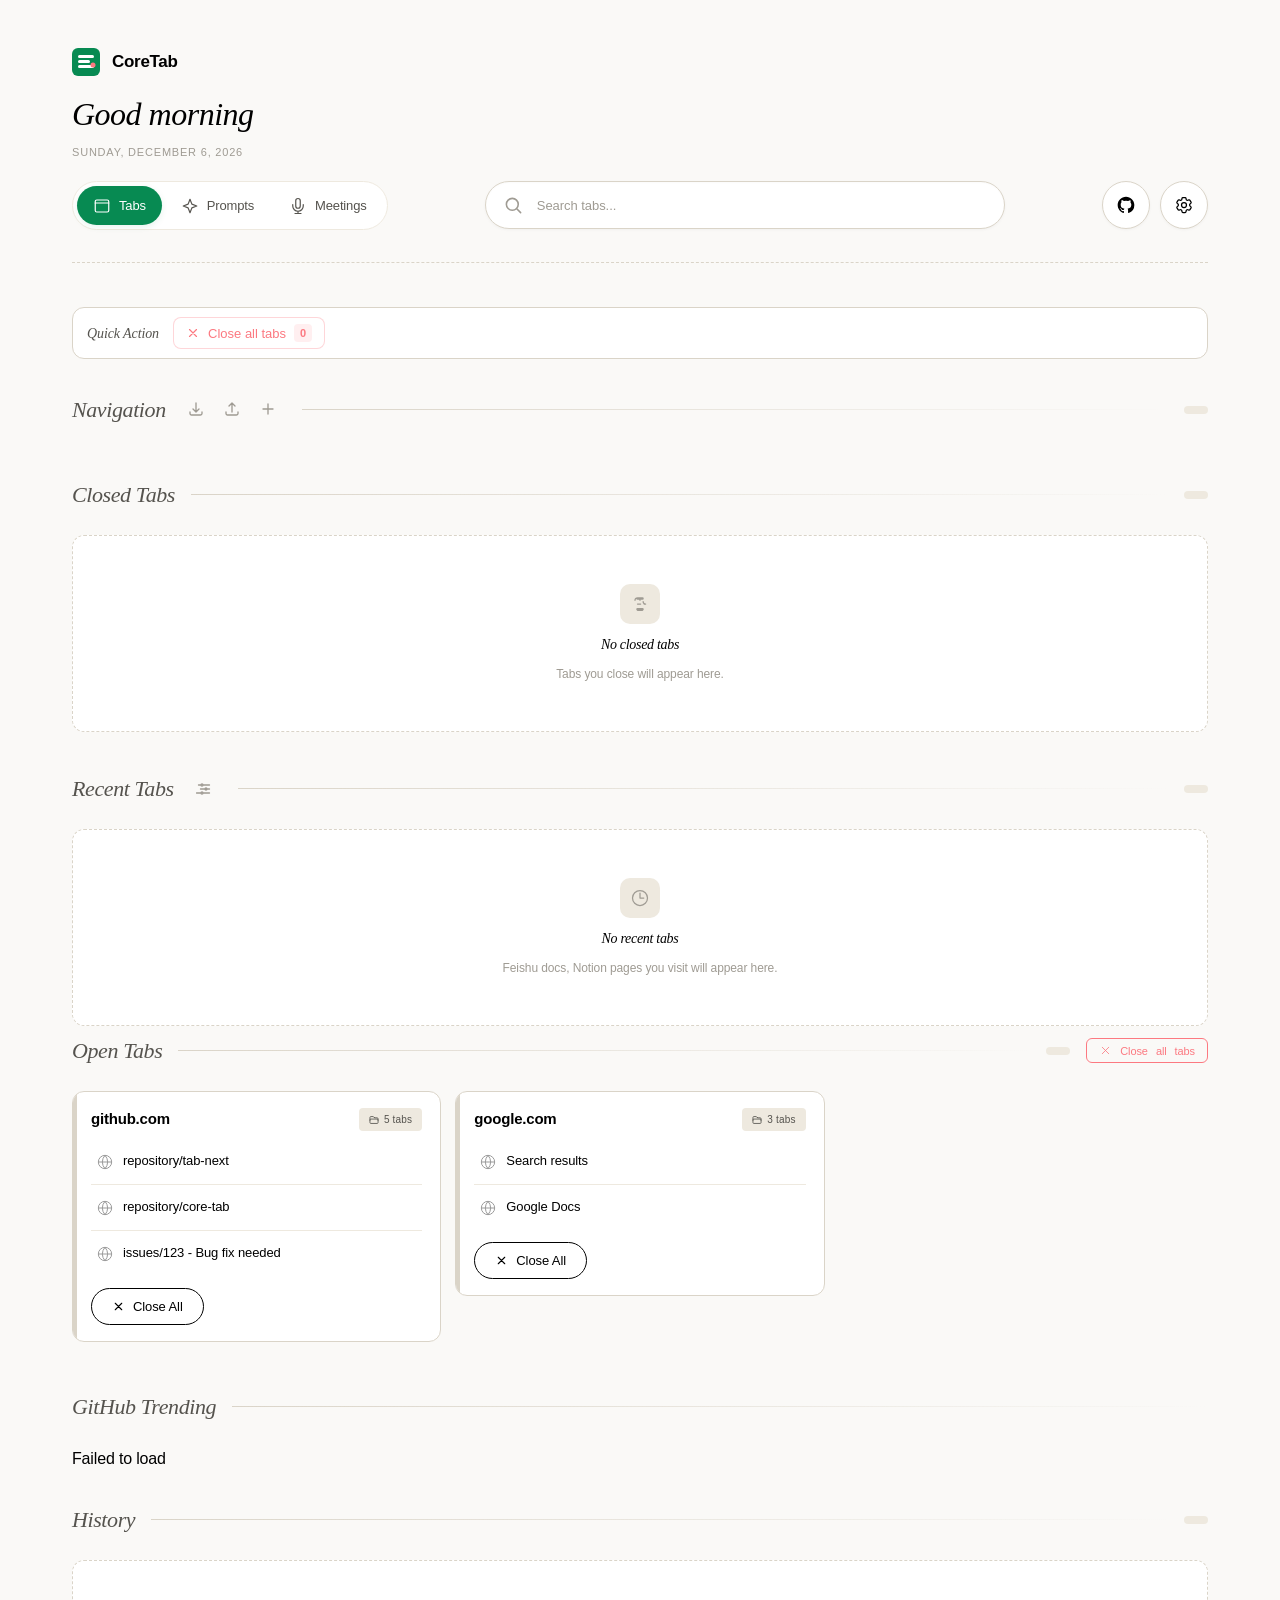
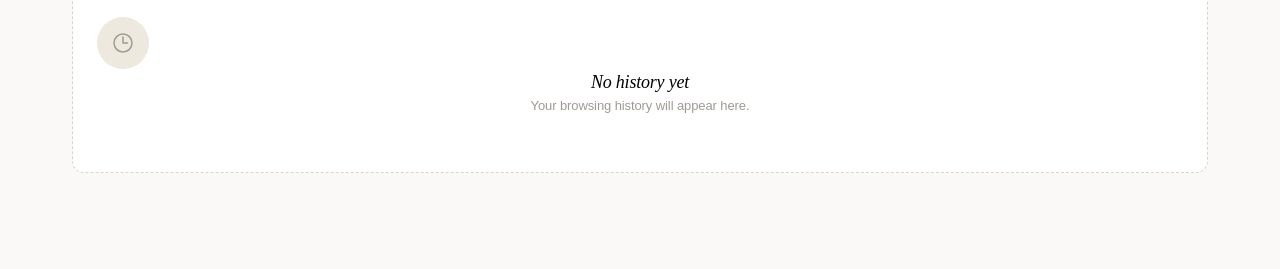
==== commit beab6c82: "feat: 为常用网站导航添加导入导出功能 - 在 Navigation 区域添加导入/导出按钮 - 导出功能：将常用网站导出为 JSON 文件，包含标题和 URL - 导入功能：从 JSON 文件导" ====
--- a/CoreTab/index.html
+++ b/CoreTab/index.html
@@ -100,11 +100,23 @@
   <div class="quick-nav-section" id="quickNavSection">
     <div class="section-header compact-header">
       <h2>Navigation</h2>
-      <button class="section-edit-btn" data-action="add-quick-nav" title="Add website">
-        <svg xmlns="http://www.w3.org/2000/svg" fill="none" viewBox="0 0 24 24" stroke-width="2" stroke="currentColor" width="16" height="16">
-          <path stroke-linecap="round" stroke-linejoin="round" d="M12 4.5v15m7.5-7.5h-15" />
-        </svg>
-      </button>
+      <div class="section-actions">
+        <button class="section-edit-btn" data-action="export-quick-nav" title="Export">
+          <svg xmlns="http://www.w3.org/2000/svg" fill="none" viewBox="0 0 24 24" stroke-width="2" stroke="currentColor" width="16" height="16">
+            <path stroke-linecap="round" stroke-linejoin="round" d="M3 16.5v2.25A2.25 2.25 0 0 0 5.25 21h13.5A2.25 2.25 0 0 0 21 18.75V16.5M16.5 12 12 16.5m0 0L7.5 12m4.5 4.5V3" />
+          </svg>
+        </button>
+        <button class="section-edit-btn" data-action="import-quick-nav" title="Import">
+          <svg xmlns="http://www.w3.org/2000/svg" fill="none" viewBox="0 0 24 24" stroke-width="2" stroke="currentColor" width="16" height="16">
+            <path stroke-linecap="round" stroke-linejoin="round" d="M3 16.5v2.25A2.25 2.25 0 0 0 5.25 21h13.5A2.25 2.25 0 0 0 21 18.75V16.5m-13.5-9L12 3m0 0 4.5 4.5M12 3v13.5" />
+          </svg>
+        </button>
+        <button class="section-edit-btn" data-action="add-quick-nav" title="Add website">
+          <svg xmlns="http://www.w3.org/2000/svg" fill="none" viewBox="0 0 24 24" stroke-width="2" stroke="currentColor" width="16" height="16">
+            <path stroke-linecap="round" stroke-linejoin="round" d="M12 4.5v15m7.5-7.5h-15" />
+          </svg>
+        </button>
+      </div>
       <div class="section-line"></div>
       <div class="section-count" id="quickNavCount"></div>
     </div>
@@ -477,5 +489,22 @@
 <script src="js/coretab-ui.js"></script>
 <script src="js/coretab-main.js"></script>
 <script src="js/coretab-workspaces.js"></script>
+<script src="js/asr/asr-provider.js"></script>
+<script src="js/asr/asr-browser.js"></script>
+<script src="js/asr/asr-volcengine.js"></script>
+<script src="js/asr/asr-tencent.js"></script>
+<script src="js/asr/asr-alicloud.js"></script>
+<script src="js/asr/asr-settings.js"></script>
+<script src="js/ai/ai-provider.js"></script>
+<script src="js/ai/ai-deepseek.js"></script>
+<script src="js/ai/ai-kimi.js"></script>
+<script src="js/ai/ai-zhipu.js"></script>
+<script src="js/ai/ai-settings.js"></script>
+<script src="js/ai/trigger-controller.js"></script>
+<script src="js/ai/incremental-analyzer.js"></script>
+<script src="js/ai/result-handler.js"></script>
+<script src="js/ai/meeting-analysis-engine.js"></script>
+<script src="js/coretab-prompts.js"></script>
+<script src="js/coretab-meetings.js"></script>
 </body>
 </html>
--- a/CoreTab/styles/workspaces.css
+++ b/CoreTab/styles/workspaces.css
@@ -1,8 +1,8 @@
 /* Workspace-only layouts reuse the original Clay palette. */
 [data-workspace-panel][hidden], .header-search[hidden] { display: none !important; }
 .ws-icon { width: 18px; height: 18px; flex-shrink: 0; vertical-align: middle; }
-.workspace-header { gap: 20px; }
-.workspace-header .header-left { min-width: 160px; flex-shrink: 1; }
+.workspace-header { gap: 20px; flex-wrap: wrap; }
+.workspace-header .header-left { flex-basis: 100%; min-height: 60px; }
 .workspace-header .header-search { min-width: 140px; }
 .workspace-header #searchInput { min-width: 0; width: 100%; font-size: 13px; }
 .workspace-nav { display: flex; align-items: center; padding: 4px; border: 1px solid var(--oat-light); background: var(--pure-white); border-radius: var(--radius-pill); flex-shrink: 0; gap: 3px; }
@@ -12,7 +12,7 @@
 .workspace-nav a:focus-visible, .ws-page :focus-visible, .ws-dialog :focus-visible { outline: 2px solid var(--matcha-600); outline-offset: 3px; }
 #workspaceSearch { border: 0; background: transparent; color: var(--dark-charcoal); font: inherit; font-size: 13px; padding-left: 10px; width: 100%; min-width: 0; outline: none; }
 body[data-workspace="prompts"] .workspace-header, body[data-workspace="meetings"] .workspace-header { padding-bottom: 24px; margin-bottom: 32px; border-bottom: 1px solid var(--oat-light); }
-body:not([data-workspace="tabs"]) .workspace-header #greeting, body:not([data-workspace="tabs"]) .workspace-header #dateDisplay { display: none; }
+body:not([data-workspace="tabs"]) .workspace-header #greeting, body:not([data-workspace="tabs"]) .workspace-header #dateDisplay { visibility: hidden; height: 0; margin: 0; overflow: hidden; }
 body:not([data-workspace="tabs"]) .workspace-header .logo { margin-bottom: 0; }
 .ws-page { --ws-muted: #77776c; --ws-soft: #f0f6f0; font-size: 13px; color: var(--dark-charcoal); animation: ws-enter 180ms ease; }
 .ws-page h1 { font-size: 24px; letter-spacing: -.6px; font-weight: 650; }
@@ -79,3 +79,217 @@
   .ws-dialog { padding: 20px; }
 }
 @media (prefers-reduced-motion: reduce) { .ws-page { animation: none; } .workspace-nav a, .ws-btn { transition: none; } }
+
+/* Prompt Library */
+.prompt-layout { display: grid; grid-template-columns: 184px minmax(0, 1fr); gap: 30px; }
+.prompt-sidebar { min-width: 0; border-right: 1px solid var(--oat-light); padding-right: 20px; }
+.prompt-library { min-width: 0; }
+.prompt-category { display: flex; align-items: center; gap: 12px; width: 100%; padding: 12px 10px; margin-bottom: 5px; background: transparent; border: 0; border-radius: 6px; color: var(--warm-charcoal); font: inherit; font-size: 12px; cursor: pointer; text-align: left; }
+.prompt-category small { margin-left: auto; font-size: 11px; padding: 1px 5px; border-radius: 4px; }
+.prompt-category:hover { background: var(--oat-light); }
+.prompt-category.selected { color: var(--matcha-600); background: var(--ws-soft); font-weight: 600; }
+.prompt-category.selected small { background: #d9eddf; }
+.prompt-category:last-child { margin-top: 25px; border-top: 1px solid var(--oat-light); border-radius: 0; }
+.prompt-local-note { display: flex; gap: 7px; align-items: center; margin: 30px 10px 0; font-size: 10px; color: var(--ws-muted); }
+.prompt-local-note .ws-icon { width: 14px; }
+.prompt-result-count { color: var(--ws-muted); font-size: 11px; margin: 0 0 12px; }
+.prompt-grid { display: grid; grid-template-columns: repeat(2, minmax(0, 1fr)); gap: 18px; }
+.prompt-card { display: flex; flex-direction: column; padding: 20px; min-width: 0; transition: border-color 160ms ease, box-shadow 160ms ease; }
+.prompt-card:hover { border-color: var(--oat-dark); box-shadow: 0 4px 14px #33333308; }
+.prompt-card-head { display: flex; align-items: center; gap: 10px; }
+.prompt-card-head h2 { flex: 1; font-size: 14px; font-weight: 550; overflow-wrap: anywhere; }
+.prompt-card-icon { display: grid; place-items: center; width: 32px; height: 32px; border-radius: 8px; color: var(--pure-white); flex-shrink: 0; box-shadow: inset 0 0 0 3px #ffffff24; }
+.prompt-card-icon.blue { background: var(--blueberry-800); }
+.prompt-card-icon.lemon { background: var(--lemon-700); }
+.prompt-card-icon.ube { background: var(--ube-800); }
+.prompt-favorite { margin-left: auto; flex-shrink: 0; }
+.prompt-favorite .ws-icon { width: 15px; height: 15px; }
+.prompt-favorite.is-favorite { color: var(--lemon-700); }
+.prompt-favorite.is-favorite .ws-icon { fill: var(--lemon-400); }
+.prompt-description { color: var(--ws-muted); margin: 17px 0; min-height: 48px; display: -webkit-box; -webkit-line-clamp: 2; -webkit-box-orient: vertical; overflow: hidden; font-size: 12px; }
+.prompt-tags { display: flex; flex-wrap: wrap; gap: 6px; margin: auto 0 18px; }
+.prompt-tags span { font-size: 10px; padding: 2px 6px; color: #567a63; border-radius: 4px; background: var(--ws-soft); overflow-wrap: anywhere; }
+.prompt-meta { display: flex; align-items: center; justify-content: space-between; gap: 10px; font-size: 11px; color: var(--ws-muted); margin-bottom: 14px; }
+.prompt-meta > span:first-child { display: flex; align-items: center; gap: 6px; min-width: 0; overflow-wrap: anywhere; }
+.prompt-meta .ws-icon { width: 13px; height: 13px; color: var(--warm-charcoal); }
+.prompt-meta > span:last-child { white-space: nowrap; }
+.prompt-card-actions { display: flex; gap: 10px; }
+.prompt-card-actions .ws-btn { flex: 1; min-height: 32px; padding: 6px 10px; }
+.prompt-card-actions .ws-icon { width: 14px; height: 14px; }
+.prompt-pagination { display: flex; align-items: center; justify-content: center; flex-wrap: wrap; gap: 6px; margin: 25px 0 0; }
+.prompt-pagination button:first-child .ws-icon { transform: rotate(180deg); }
+.prompt-pagination button:disabled { opacity: .3; cursor: default; }
+.prompt-pagination .current { background: var(--matcha-600); color: var(--pure-white); }
+.prompt-no-results { grid-column: 1 / -1; }
+.prompt-library .ws-footer-note .ws-icon-btn { margin-left: auto; background: var(--matcha-600); color: var(--pure-white); border-radius: 50%; flex-shrink: 0; }
+.prompt-editor-grid { display: grid; grid-template-columns: 1.15fr 1fr; gap: 24px; }
+.prompt-form-row { display: flex; gap: 15px; }
+.prompt-form-row label { flex: 1; min-width: 0; }
+.prompt-preview { border: 1px solid var(--oat-border); border-radius: 10px; background: var(--pure-white); padding: 20px; min-width: 0; }
+.prompt-preview h3 { display: flex; align-items: center; gap: 8px; color: var(--matcha-700); }
+.prompt-preview > p { margin: 12px 0 18px; color: var(--warm-charcoal); line-height: 1.8; font-size: 12px; }
+#promptPreview { white-space: pre-wrap; overflow-wrap: anywhere; font: inherit; font-size: 12px; line-height: 1.8; min-height: 140px; max-height: 260px; overflow: auto; padding: 15px; border-radius: 8px; background: var(--cream); margin: 16px 0; }
+@media (max-width: 800px) { .prompt-layout { grid-template-columns: 150px minmax(0, 1fr); gap: 18px; } .prompt-sidebar { padding-right: 10px; } .prompt-card { padding: 15px; } .prompt-card-head { gap: 6px; } .prompt-card-head h2 { font-size: 12px; } }
+@media (max-width: 650px) { .prompt-layout { grid-template-columns: 1fr; } .prompt-sidebar { border-right: 0; padding-right: 0; } #promptCategories { display: flex; overflow-x: auto; gap: 6px; padding-bottom: 8px; } .prompt-category { white-space: nowrap; width: auto; flex-shrink: 0; margin: 0; gap: 8px; } .prompt-category:last-child { margin: 0; border: 0; } .prompt-local-note { display: none; } .prompt-editor-grid { grid-template-columns: 1fr; } }
+@media (max-width: 460px) { .prompt-grid { grid-template-columns: 1fr; } .prompt-card { padding: 20px; } .prompt-card-head h2 { font-size: 14px; } .prompt-category { padding: 9px; } .prompt-result-count { margin-top: 0; } }
+
+/* Meetings Workspace */
+.meeting-header { display: flex; align-items: center; justify-content: space-between; gap: 20px; padding: 20px 24px; background: var(--pure-white); border: 1px solid var(--oat-border); border-radius: var(--radius-card); margin-bottom: 24px; }
+.meeting-header-info { display: flex; align-items: center; gap: 16px; flex: 1; min-width: 0; }
+.meeting-status { display: inline-flex; align-items: center; gap: 6px; padding: 4px 10px; border-radius: 5px; font-size: 11px; font-weight: 600; letter-spacing: 0.3px; }
+.meeting-status.live { background: #ffe8e8; color: #c0392b; }
+.meeting-status.live::before { content: ''; width: 6px; height: 6px; border-radius: 50%; background: #c0392b; animation: pulse 1.5s ease-in-out infinite; }
+.meeting-status.paused { background: var(--oat-light); color: var(--warm-charcoal); }
+@keyframes pulse { 0%, 100% { opacity: 1; } 50% { opacity: 0.3; } }
+.meeting-header-info h2 { font-size: 18px; font-weight: 600; overflow: hidden; text-overflow: ellipsis; white-space: nowrap; }
+.meeting-timer { display: flex; align-items: center; gap: 6px; font-size: 13px; font-weight: 500; color: var(--warm-charcoal); font-variant-numeric: tabular-nums; }
+.meeting-timer .ws-icon { width: 16px; height: 16px; }
+.meeting-header-actions { display: flex; gap: 10px; flex-shrink: 0; }
+.meeting-columns { display: grid; grid-template-columns: 1.4fr 1fr; gap: 24px; margin-bottom: 40px; }
+.meeting-column { background: var(--pure-white); border: 1px solid var(--oat-border); border-radius: var(--radius-card); padding: 20px; }
+.meeting-column h3 { display: flex; align-items: center; gap: 8px; margin-bottom: 16px; font-size: 14px; font-weight: 600; }
+.meeting-column h3 .ws-icon { width: 18px; height: 18px; color: var(--matcha-600); }
+.transcript-input { display: flex; gap: 10px; margin-bottom: 16px; }
+.transcript-input input { flex: 1; min-width: 0; }
+.transcript-input input:first-child { max-width: 120px; }
+.transcript-list { display: flex; flex-direction: column; gap: 12px; max-height: 400px; overflow-y: auto; }
+.transcript-item { padding: 12px; background: var(--cream); border-radius: 8px; }
+.transcript-speaker { font-size: 12px; font-weight: 600; color: var(--matcha-700); margin-bottom: 4px; }
+.transcript-time { font-size: 10px; color: var(--warm-silver); margin-bottom: 6px; font-variant-numeric: tabular-nums; }
+.transcript-text { font-size: 13px; line-height: 1.7; color: var(--dark-charcoal); }
+.assistant-section { margin-bottom: 20px; }
+.assistant-section h4 { font-size: 12px; font-weight: 600; color: var(--warm-charcoal); margin-bottom: 8px; }
+.assistant-input { display: flex; gap: 8px; margin-bottom: 10px; }
+.assistant-input input { flex: 1; min-width: 0; }
+.assistant-section ul { list-style: none; padding: 0; margin: 0; display: flex; flex-direction: column; gap: 6px; }
+.assistant-section li { font-size: 12px; line-height: 1.6; color: var(--dark-charcoal); padding-left: 18px; position: relative; }
+.assistant-section li::before { content: '•'; position: absolute; left: 4px; color: var(--matcha-600); }
+.action-item { display: flex; align-items: flex-start; gap: 8px; }
+.action-item input[type="checkbox"] { margin-top: 3px; flex-shrink: 0; }
+.action-item.completed span { text-decoration: line-through; color: var(--warm-silver); }
+.meeting-history { margin-top: 40px; }
+.meeting-history h2 { font-size: 18px; font-weight: 600; margin-bottom: 16px; }
+.meeting-item { padding: 20px; margin-bottom: 14px; transition: border-color 160ms ease, box-shadow 160ms ease; }
+.meeting-item:hover { border-color: var(--oat-dark); box-shadow: 0 4px 14px #33333308; }
+.meeting-item-head { display: flex; align-items: center; justify-content: space-between; gap: 12px; margin-bottom: 10px; }
+.meeting-item-head h2 { font-size: 15px; font-weight: 600; flex: 1; overflow: hidden; text-overflow: ellipsis; white-space: nowrap; }
+.meeting-duration { display: flex; align-items: center; gap: 6px; font-size: 12px; color: var(--warm-charcoal); font-variant-numeric: tabular-nums; }
+.meeting-duration .ws-icon { width: 14px; height: 14px; }
+.meeting-meta { display: flex; align-items: center; gap: 14px; font-size: 11px; color: var(--warm-silver); margin-bottom: 14px; }
+.meeting-meta span { display: flex; align-items: center; gap: 5px; }
+.meeting-meta .ws-icon { width: 13px; height: 13px; }
+.meeting-item-actions { display: flex; gap: 10px; }
+.meeting-item-actions .ws-btn { flex: 1; min-height: 32px; padding: 6px 10px; }
+.meeting-item-actions .ws-icon { width: 14px; height: 14px; }
+.meeting-detail { display: flex; flex-direction: column; gap: 20px; }
+.meeting-detail section { padding-bottom: 16px; border-bottom: 1px solid var(--oat-light); }
+.meeting-detail section:last-of-type { border-bottom: none; }
+.meeting-detail h3 { display: flex; align-items: center; gap: 8px; font-size: 14px; font-weight: 600; margin-bottom: 10px; }
+.meeting-detail h3 .ws-icon { width: 16px; height: 16px; color: var(--matcha-600); }
+.meeting-detail ul { list-style: none; padding: 0; margin: 0; display: flex; flex-direction: column; gap: 8px; }
+.meeting-detail li { font-size: 13px; line-height: 1.7; color: var(--dark-charcoal); padding-left: 18px; position: relative; }
+.meeting-detail li::before { content: '•'; position: absolute; left: 4px; color: var(--matcha-600); }
+.meeting-detail .action-item { display: flex; align-items: flex-start; gap: 8px; }
+.meeting-detail .action-item.completed span { text-decoration: line-through; color: var(--warm-silver); }
+@media (max-width: 900px) { .meeting-columns { grid-template-columns: 1fr; } .meeting-header { flex-direction: column; align-items: flex-start; gap: 14px; } .meeting-header-actions { width: 100%; } .meeting-header-actions .ws-btn { flex: 1; } }
+@media (max-width: 600px) { .meeting-header { padding: 16px; } .meeting-header-info { flex-wrap: wrap; } .meeting-header-info h2 { width: 100%; } .transcript-input { flex-wrap: wrap; } .transcript-input input:first-child { max-width: none; flex-basis: 100%; } .meeting-item { padding: 16px; } .meeting-item-head { flex-wrap: wrap; } .meeting-item-head h2 { font-size: 14px; } }
+
+/* ASR Settings */
+.asr-settings { display: flex; flex-direction: column; gap: 24px; }
+.asr-providers { display: flex; flex-direction: column; gap: 12px; }
+.asr-section-title { font-size: 13px; font-weight: 600; color: var(--warm-charcoal); margin-bottom: 8px; }
+.asr-provider-list { display: grid; grid-template-columns: repeat(auto-fit, minmax(200px, 1fr)); gap: 10px; }
+.asr-provider-option { display: flex; align-items: center; gap: 10px; padding: 12px 14px; border: 1px solid var(--oat-border); border-radius: 8px; background: var(--pure-white); cursor: pointer; transition: border-color 150ms ease, background 150ms ease; }
+.asr-provider-option:hover { border-color: var(--oat-dark); background: var(--cream); }
+.asr-provider-option input[type="radio"] { margin: 0; flex-shrink: 0; }
+.asr-provider-option input[type="radio"]:checked + .asr-provider-name { color: var(--matcha-600); font-weight: 600; }
+.asr-provider-option:has(input[type="radio"]:checked) { border-color: var(--matcha-600); background: var(--ws-soft); }
+.asr-provider-name { font-size: 13px; color: var(--warm-charcoal); flex: 1; }
+.asr-provider-badge { font-size: 10px; padding: 2px 6px; border-radius: 4px; background: var(--oat-light); color: var(--warm-silver); }
+.asr-provider-badge.free { background: var(--ws-soft); color: var(--matcha-700); }
+.asr-fields { display: flex; flex-direction: column; gap: 14px; }
+.asr-field { display: flex; flex-direction: column; gap: 6px; }
+.asr-field-label { font-size: 12px; font-weight: 500; color: var(--warm-charcoal); }
+.asr-field-input { width: 100%; padding: 9px 12px; border: 1px solid var(--oat-border); border-radius: 6px; background: var(--pure-white); font-size: 13px; color: var(--dark-charcoal); transition: border-color 150ms ease; }
+.asr-field-input:focus { outline: none; border-color: var(--matcha-600); }
+.asr-info { padding: 16px; background: var(--ws-soft); border-radius: 8px; }
+.asr-info p { font-size: 13px; color: var(--warm-charcoal); margin: 0 0 6px; }
+.asr-info p:last-child { margin-bottom: 0; }
+.asr-hint { font-size: 12px; color: var(--ws-muted); }
+.asr-help { padding: 14px; background: var(--cream); border-radius: 8px; border-left: 3px solid var(--matcha-600); }
+.asr-help p { font-size: 12px; color: var(--warm-charcoal); margin: 0 0 6px; line-height: 1.6; }
+.asr-help p:last-child { margin-bottom: 0; }
+.asr-help a { color: var(--matcha-600); text-decoration: none; font-weight: 500; }
+.asr-help a:hover { text-decoration: underline; }
+@media (max-width: 600px) { .asr-provider-list { grid-template-columns: 1fr; } .asr-field-input { font-size: 12px; } }
+
+/* AI Analysis Panels */
+.meeting-columns-3 { grid-template-columns: 1.2fr 0.9fr 0.9fr; gap: 20px; }
+.ai-analyzing-indicator { display: flex; align-items: center; gap: 8px; padding: 8px 12px; background: var(--ws-soft); border-radius: 6px; margin-bottom: 12px; font-size: 12px; color: var(--matcha-700); }
+.ai-analyzing-dot { width: 8px; height: 8px; border-radius: 50%; background: var(--matcha-600); animation: pulse 1.5s ease-in-out infinite; }
+.ai-keypoints-list { display: flex; flex-direction: column; gap: 10px; margin-bottom: 12px; }
+.ai-keypoint-item { padding: 10px; background: var(--cream); border-radius: 6px; border-left: 3px solid var(--matcha-600); }
+.ai-keypoint-content { font-size: 12px; line-height: 1.6; color: var(--dark-charcoal); margin-bottom: 4px; }
+.ai-keypoint-meta { font-size: 10px; color: var(--warm-silver); }
+.ai-panel-footer { display: flex; align-items: center; justify-content: space-between; gap: 10px; padding-top: 12px; border-top: 1px solid var(--oat-light); }
+.ai-last-update { font-size: 11px; color: var(--warm-silver); }
+.ai-token-usage { font-size: 11px; color: var(--ws-muted); padding: 8px 12px; background: var(--cream); border-radius: 6px; margin-bottom: 12px; }
+.ai-viewpoints-list { display: flex; flex-direction: column; gap: 12px; max-height: 500px; overflow-y: auto; }
+.ai-viewpoint-card { padding: 14px; background: var(--pure-white); border: 1px solid var(--oat-border); border-radius: 8px; }
+.ai-viewpoint-header { margin-bottom: 12px; padding-bottom: 10px; border-bottom: 1px solid var(--oat-light); }
+.ai-viewpoint-text { font-size: 13px; font-weight: 500; color: var(--dark-charcoal); line-height: 1.6; margin-bottom: 6px; }
+.ai-viewpoint-meta { font-size: 11px; color: var(--warm-silver); }
+.ai-analysis-section { margin-bottom: 12px; }
+.ai-analysis-label { font-size: 11px; font-weight: 600; color: var(--matcha-700); margin-bottom: 6px; text-transform: uppercase; letter-spacing: 0.5px; }
+.ai-flaw-item { padding: 10px; background: #fff3cd; border-left: 3px solid #ffc107; border-radius: 4px; margin-bottom: 8px; }
+.ai-flaw-header { display: flex; align-items: center; justify-content: space-between; gap: 8px; margin-bottom: 6px; }
+.ai-flaw-type { font-size: 11px; font-weight: 600; color: #856404; }
+.ai-flaw-toggle { font-size: 10px; padding: 4px 8px; min-height: auto; }
+.ai-flaw-desc { font-size: 12px; color: var(--dark-charcoal); line-height: 1.5; margin-bottom: 6px; }
+.ai-flaw-evidence { padding: 8px; background: var(--pure-white); border-radius: 4px; margin-top: 6px; font-size: 11px; }
+.ai-evidence-text { color: var(--ws-muted); font-style: italic; margin-bottom: 4px; }
+.ai-suggestion-text { color: var(--matcha-700); font-weight: 500; }
+.ai-response-item { padding: 10px; background: var(--ws-soft); border-radius: 6px; margin-bottom: 8px; }
+.ai-response-style { font-size: 10px; font-weight: 600; color: var(--matcha-700); text-transform: uppercase; letter-spacing: 0.5px; margin-bottom: 4px; }
+.ai-response-text { font-size: 12px; color: var(--dark-charcoal); line-height: 1.6; margin-bottom: 6px; font-style: italic; }
+.ai-copy-btn { font-size: 10px; padding: 4px 8px; min-height: auto; }
+.ai-feedback-row { display: flex; gap: 8px; margin-top: 12px; padding-top: 12px; border-top: 1px solid var(--oat-light); }
+.ai-feedback-btn { flex: 1; font-size: 11px; padding: 6px 10px; min-height: auto; }
+.ai-history-section { margin-top: 16px; padding-top: 16px; border-top: 1px solid var(--oat-border); }
+.ai-history-section h4 { font-size: 12px; font-weight: 600; color: var(--warm-charcoal); margin-bottom: 10px; }
+.ai-history-item { padding: 8px; background: var(--cream); border-radius: 6px; margin-bottom: 6px; }
+.ai-history-item summary { font-size: 12px; color: var(--dark-charcoal); cursor: pointer; font-weight: 500; }
+.ai-history-item[open] summary { margin-bottom: 8px; }
+
+/* AI Settings Dialog */
+.ai-settings { display: flex; flex-direction: column; gap: 20px; }
+.ai-section { display: flex; flex-direction: column; gap: 12px; }
+.ai-section-title { font-size: 13px; font-weight: 600; color: var(--warm-charcoal); }
+.ai-provider-list { display: grid; grid-template-columns: repeat(auto-fit, minmax(180px, 1fr)); gap: 10px; }
+.ai-provider-option { display: flex; align-items: flex-start; gap: 10px; padding: 12px; border: 1px solid var(--oat-border); border-radius: 8px; background: var(--pure-white); cursor: pointer; transition: border-color 150ms ease, background 150ms ease; }
+.ai-provider-option:hover { border-color: var(--oat-dark); background: var(--cream); }
+.ai-provider-option.selected { border-color: var(--matcha-600); background: var(--ws-soft); }
+.ai-provider-option input[type="radio"] { margin: 0; flex-shrink: 0; margin-top: 2px; }
+.ai-provider-info { flex: 1; min-width: 0; }
+.ai-provider-name { font-size: 13px; font-weight: 600; color: var(--warm-charcoal); margin-bottom: 4px; }
+.ai-provider-desc { font-size: 11px; color: var(--ws-muted); margin-bottom: 4px; }
+.ai-provider-price { font-size: 10px; color: var(--matcha-700); font-weight: 500; }
+.ai-fields { display: flex; flex-direction: column; gap: 12px; }
+.ai-field { display: flex; flex-direction: column; gap: 6px; }
+.ai-field-label { font-size: 12px; font-weight: 500; color: var(--warm-charcoal); }
+.ai-field-input { width: 100%; padding: 9px 12px; border: 1px solid var(--oat-border); border-radius: 6px; background: var(--pure-white); font-size: 13px; color: var(--dark-charcoal); }
+.ai-field-input:focus { outline: none; border-color: var(--matcha-600); }
+.ai-help-link { font-size: 11px; color: var(--matcha-600); text-decoration: none; }
+.ai-help-link:hover { text-decoration: underline; }
+.ai-params { display: grid; grid-template-columns: repeat(2, 1fr); gap: 12px; }
+.ai-param { display: flex; flex-direction: column; gap: 6px; }
+.ai-param label { font-size: 11px; color: var(--warm-charcoal); }
+.ai-param input { padding: 8px 10px; border: 1px solid var(--oat-border); border-radius: 6px; background: var(--pure-white); font-size: 12px; }
+.ai-param span { font-size: 10px; color: var(--ws-muted); }
+.ai-meeting-types { display: grid; grid-template-columns: repeat(4, 1fr); gap: 8px; }
+.ai-meeting-type { display: flex; align-items: center; gap: 6px; padding: 8px 10px; border: 1px solid var(--oat-border); border-radius: 6px; background: var(--pure-white); cursor: pointer; font-size: 12px; }
+.ai-meeting-type:has(input:checked) { border-color: var(--matcha-600); background: var(--ws-soft); color: var(--matcha-700); font-weight: 600; }
+.ai-field-hint { font-size: 10px; color: var(--ws-muted); }
+
+@media (max-width: 1200px) { .meeting-columns-3 { grid-template-columns: 1fr 1fr; } }
+@media (max-width: 900px) { .meeting-columns-3 { grid-template-columns: 1fr; } .ai-params { grid-template-columns: 1fr; } .ai-meeting-types { grid-template-columns: repeat(2, 1fr); } }
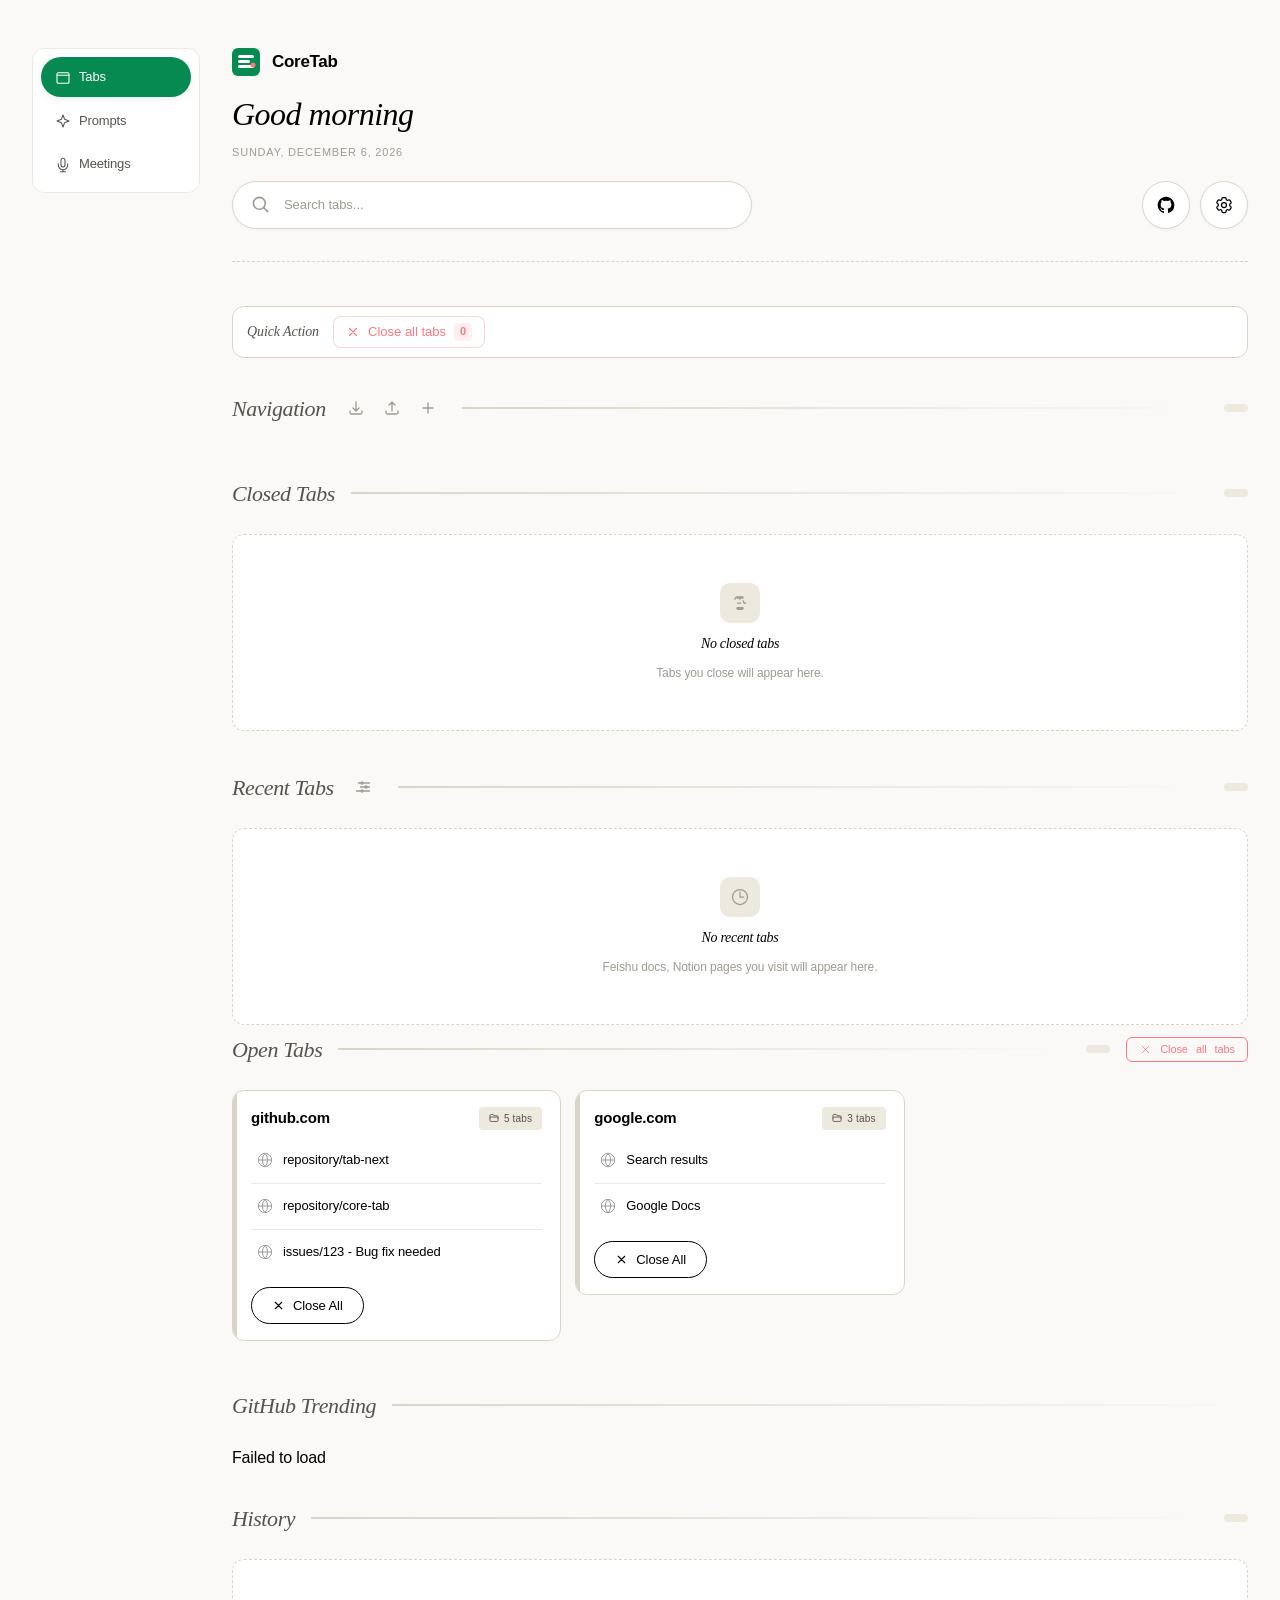
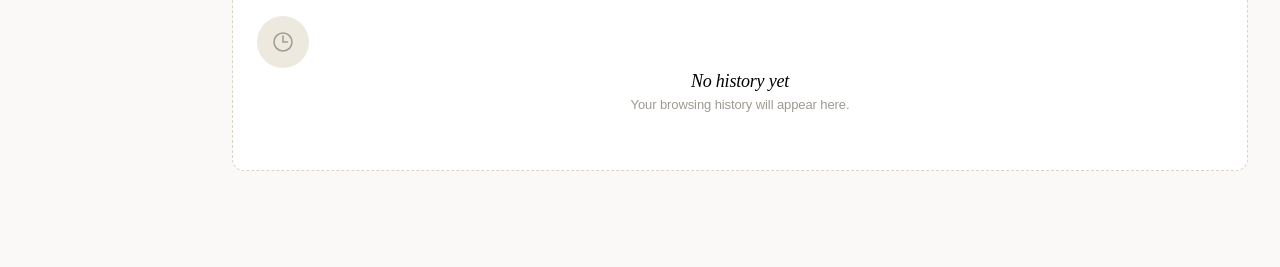
==== commit 747c969f: "feat: 工作台导航改为左侧边栏布局并加宽页面 - 导航从顶部 header 移到 .container 直接子元素 - 桌面端 CSS Grid 两列布局：左侧粘性导航栏(168px) + 右侧内" ====
--- a/CoreTab/index.html
+++ b/CoreTab/index.html
@@ -10,6 +10,15 @@
 </head>
 <body>
 <div class="container">
+
+  <!-- ================================================================
+       SIDE NAV — Workspace navigation (left sidebar on desktop)
+       ================================================================ -->
+  <nav class="workspace-nav" aria-label="工作台导航">
+    <a href="#tabs" data-workspace-link="tabs" aria-current="page"><span data-ws-icon="tabs"></span>Tabs</a>
+    <a href="#prompts" data-workspace-link="prompts"><span data-ws-icon="spark"></span>Prompts</a>
+    <a href="#meetings" data-workspace-link="meetings"><span data-ws-icon="mic"></span>Meetings</a>
+  </nav>
 
   <!-- ================================================================
        HEADER — CoreTab logo, greeting, search and settings
@@ -31,11 +40,6 @@
       <h1 id="greeting">Good morning</h1>
       <div class="date" id="dateDisplay"></div>
     </div>
-    <nav class="workspace-nav" aria-label="工作台导航">
-      <a href="#tabs" data-workspace-link="tabs" aria-current="page"><span data-ws-icon="tabs"></span>Tabs</a>
-      <a href="#prompts" data-workspace-link="prompts"><span data-ws-icon="spark"></span>Prompts</a>
-      <a href="#meetings" data-workspace-link="meetings"><span data-ws-icon="mic"></span>Meetings</a>
-    </nav>
     <div class="header-search" id="tabsHeaderSearch">
       <div class="search-box">
         <svg class="search-icon" xmlns="http://www.w3.org/2000/svg" fill="none" viewBox="0 0 24 24" stroke-width="2" stroke="currentColor">
--- a/CoreTab/styles/workspaces.css
+++ b/CoreTab/styles/workspaces.css
@@ -1,7 +1,39 @@
 /* Workspace-only layouts reuse the original Clay palette. */
 [data-workspace-panel][hidden], .header-search[hidden] { display: none !important; }
 .ws-icon { width: 18px; height: 18px; flex-shrink: 0; vertical-align: middle; }
-.workspace-header { gap: 20px; flex-wrap: wrap; }
+
+/* ---- Left sidebar layout: nav column + main content column ---- */
+body[data-workspace] .container {
+  max-width: 1400px;
+  display: grid;
+  grid-template-columns: 168px minmax(0, 1fr);
+  grid-template-rows: auto 1fr;
+  column-gap: 32px;
+  align-items: start;
+}
+body[data-workspace] .workspace-nav {
+  grid-row: 1 / 3;
+  grid-column: 1;
+  position: sticky;
+  top: 24px;
+  flex-direction: column;
+  align-items: stretch;
+  padding: 8px;
+  gap: 4px;
+  border-radius: var(--radius-card);
+}
+body[data-workspace] .workspace-header {
+  grid-row: 1;
+  grid-column: 2;
+  gap: 20px;
+  flex-wrap: wrap;
+}
+body[data-workspace] [data-workspace-panel] {
+  grid-column: 2;
+}
+body[data-workspace] .workspace-nav a { justify-content: flex-start; padding: 10px 14px; }
+body[data-workspace] .workspace-nav a .ws-icon { width: 16px; height: 16px; }
+
 .workspace-header .header-left { flex-basis: 100%; min-height: 60px; }
 .workspace-header .header-search { min-width: 140px; }
 .workspace-header #searchInput { min-width: 0; width: 100%; font-size: 13px; }
@@ -12,8 +44,6 @@
 .workspace-nav a:focus-visible, .ws-page :focus-visible, .ws-dialog :focus-visible { outline: 2px solid var(--matcha-600); outline-offset: 3px; }
 #workspaceSearch { border: 0; background: transparent; color: var(--dark-charcoal); font: inherit; font-size: 13px; padding-left: 10px; width: 100%; min-width: 0; outline: none; }
 body[data-workspace="prompts"] .workspace-header, body[data-workspace="meetings"] .workspace-header { padding-bottom: 24px; margin-bottom: 32px; border-bottom: 1px solid var(--oat-light); }
-body:not([data-workspace="tabs"]) .workspace-header #greeting, body:not([data-workspace="tabs"]) .workspace-header #dateDisplay { visibility: hidden; height: 0; margin: 0; overflow: hidden; }
-body:not([data-workspace="tabs"]) .workspace-header .logo { margin-bottom: 0; }
 .ws-page { --ws-muted: #77776c; --ws-soft: #f0f6f0; font-size: 13px; color: var(--dark-charcoal); animation: ws-enter 180ms ease; }
 .ws-page h1 { font-size: 24px; letter-spacing: -.6px; font-weight: 650; }
 .ws-page h2 { font-size: 15px; font-weight: 600; }
@@ -59,6 +89,10 @@
 .ws-error:empty { display: none; }
 @keyframes ws-enter { from { opacity: 0; transform: translateY(4px); } to { opacity: 1; transform: none; } }
 @media (max-width: 1000px) {
+  body[data-workspace] .container { grid-template-columns: 1fr; grid-template-rows: none; }
+  body[data-workspace] .workspace-nav { grid-row: 1; grid-column: 1; position: static; flex-direction: row; align-items: center; margin-bottom: 20px; }
+  body[data-workspace] .workspace-header, body[data-workspace] [data-workspace-panel] { grid-column: 1; }
+  body[data-workspace] .workspace-nav a { justify-content: center; flex: 1; }
   .workspace-header { flex-wrap: wrap; }
   .workspace-header .header-left { flex: 1; }
   .workspace-header .header-search { order: 4; max-width: none; flex-basis: 100%; }
@@ -67,8 +101,7 @@
   .workspace-header { flex-direction: row; padding-bottom: 20px; gap: 16px; }
   .workspace-header .header-actions { position: static; margin: 0; gap: 6px; }
   .workspace-header .settings-btn { width: 36px; height: 36px; }
-  .workspace-header .workspace-nav { order: 3; width: 100%; }
-  .workspace-nav a { flex: 1; padding: 9px 12px; }
+  .workspace-nav a { padding: 9px 12px; }
   .ws-page-heading { gap: 10px; flex-wrap: wrap; }
   .ws-page h1 { font-size: 21px; }
   .ws-page-heading > .ws-btn { margin-left: 0; }
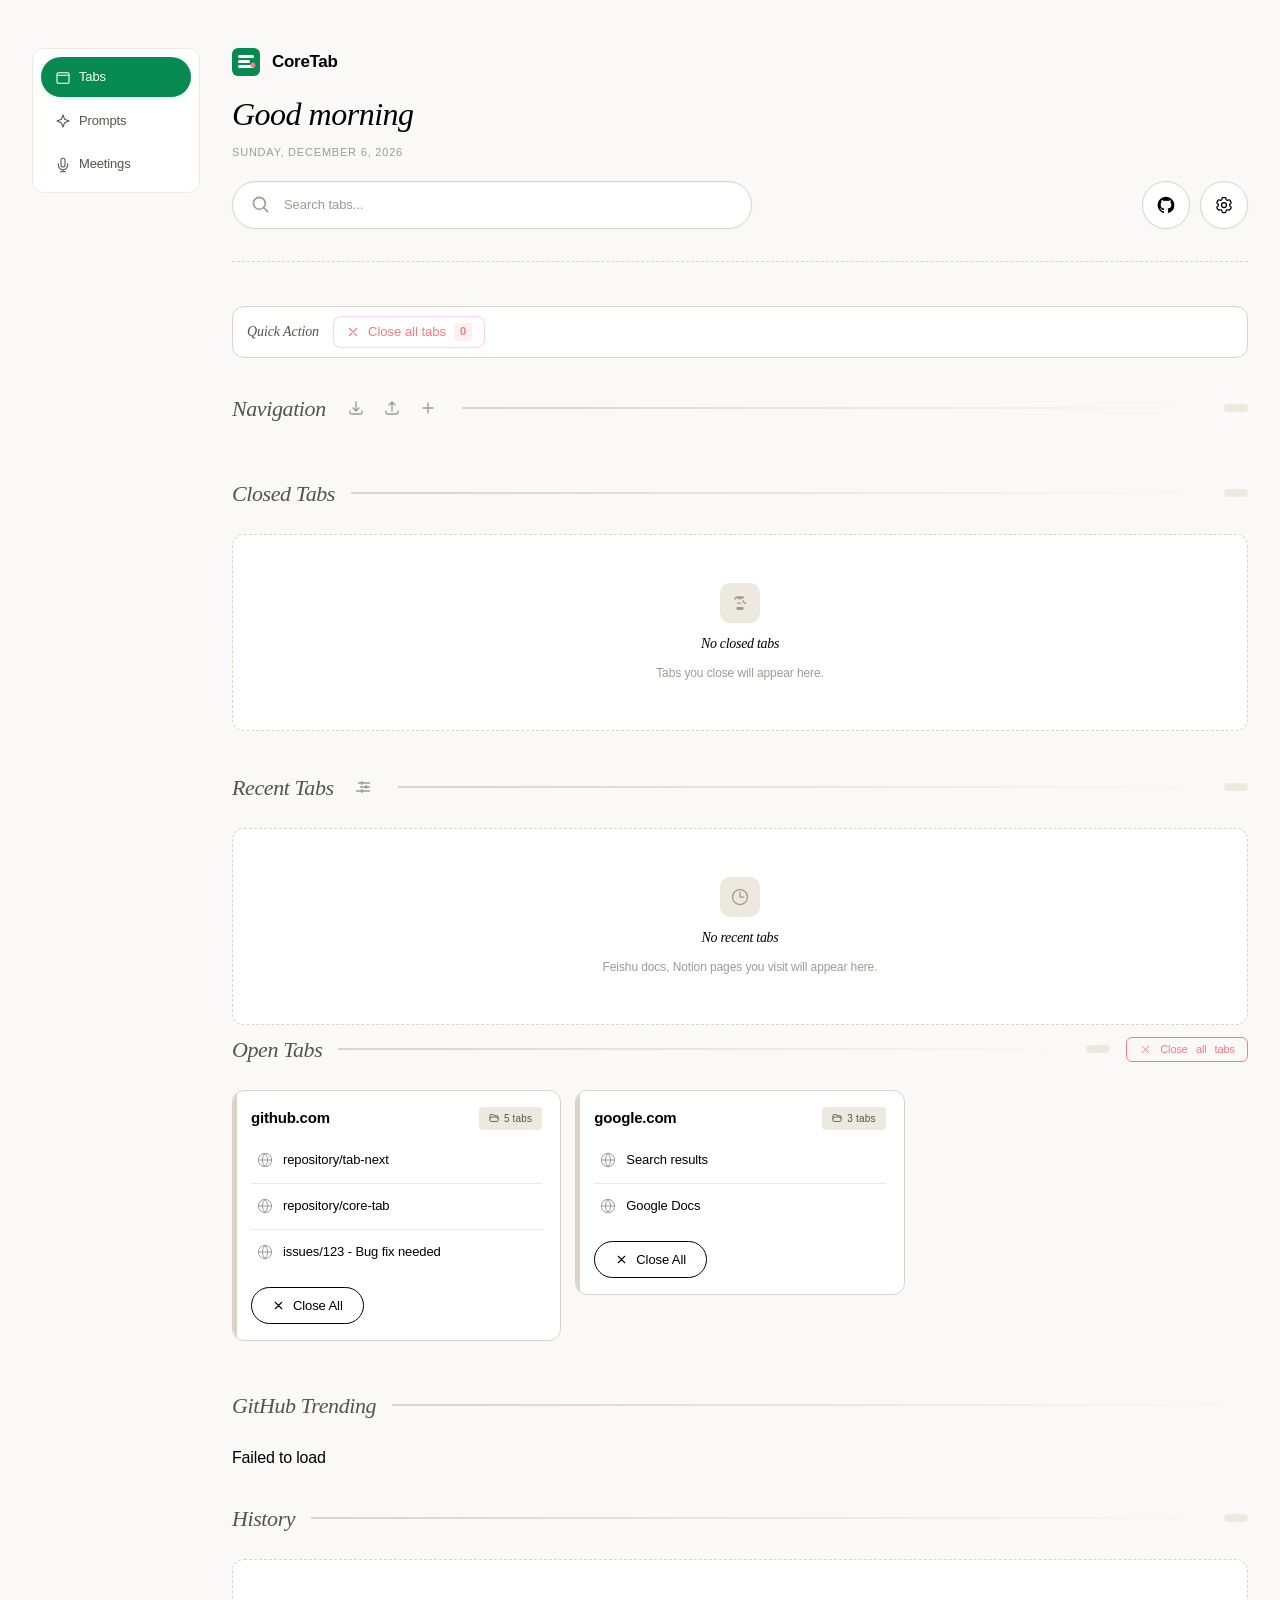
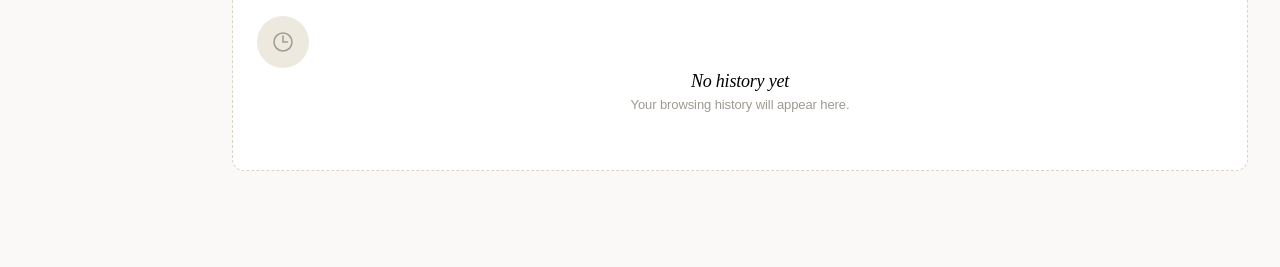
==== commit 98cd5828: "feat(asr): 新增电脑声音内录，与麦克风外录混音后一起识别 - 新增 ASRCapture 统一音频采集模块：getUserMedia 采集麦克风，   getDisplayMedia 采集电" ====
--- a/CoreTab/index.html
+++ b/CoreTab/index.html
@@ -494,6 +494,7 @@
 <script src="js/coretab-main.js"></script>
 <script src="js/coretab-workspaces.js"></script>
 <script src="js/asr/asr-provider.js"></script>
+<script src="js/asr/asr-capture.js"></script>
 <script src="js/asr/asr-browser.js"></script>
 <script src="js/asr/asr-volcengine.js"></script>
 <script src="js/asr/asr-tencent.js"></script>
--- a/CoreTab/styles/workspaces.css
+++ b/CoreTab/styles/workspaces.css
@@ -91,7 +91,8 @@
 @media (max-width: 1000px) {
   body[data-workspace] .container { grid-template-columns: 1fr; grid-template-rows: none; }
   body[data-workspace] .workspace-nav { grid-row: 1; grid-column: 1; position: static; flex-direction: row; align-items: center; margin-bottom: 20px; }
-  body[data-workspace] .workspace-header, body[data-workspace] [data-workspace-panel] { grid-column: 1; }
+  body[data-workspace] .workspace-header { grid-row: 2; grid-column: 1; }
+  body[data-workspace] [data-workspace-panel] { grid-row: 3; grid-column: 1; }
   body[data-workspace] .workspace-nav a { justify-content: center; flex: 1; }
   .workspace-header { flex-wrap: wrap; }
   .workspace-header .header-left { flex: 1; }
@@ -190,6 +191,12 @@
 .transcript-speaker { font-size: 12px; font-weight: 600; color: var(--matcha-700); margin-bottom: 4px; }
 .transcript-time { font-size: 10px; color: var(--warm-silver); margin-bottom: 6px; font-variant-numeric: tabular-nums; }
 .transcript-text { font-size: 13px; line-height: 1.7; color: var(--dark-charcoal); }
+.transcript-item.interim { border: 1px dashed var(--matcha-400); background: var(--ws-soft); }
+.transcript-item.interim .transcript-time { color: var(--matcha-600); }
+.transcript-placeholder { padding: 14px; font-size: 12px; background: var(--cream); border-radius: 8px; }
+.ws-notice { color: var(--warm-charcoal); border: 1px dashed var(--matcha-400); background: var(--ws-soft); }
+.meeting-capture-option { display: flex; align-items: center; gap: 8px; font-size: 12px; color: var(--dark-charcoal); cursor: pointer; }
+.meeting-capture-hint { font-size: 11px; line-height: 1.7; color: var(--ws-muted); margin-top: -4px; }
 .assistant-section { margin-bottom: 20px; }
 .assistant-section h4 { font-size: 12px; font-weight: 600; color: var(--warm-charcoal); margin-bottom: 8px; }
 .assistant-input { display: flex; gap: 8px; margin-bottom: 10px; }
